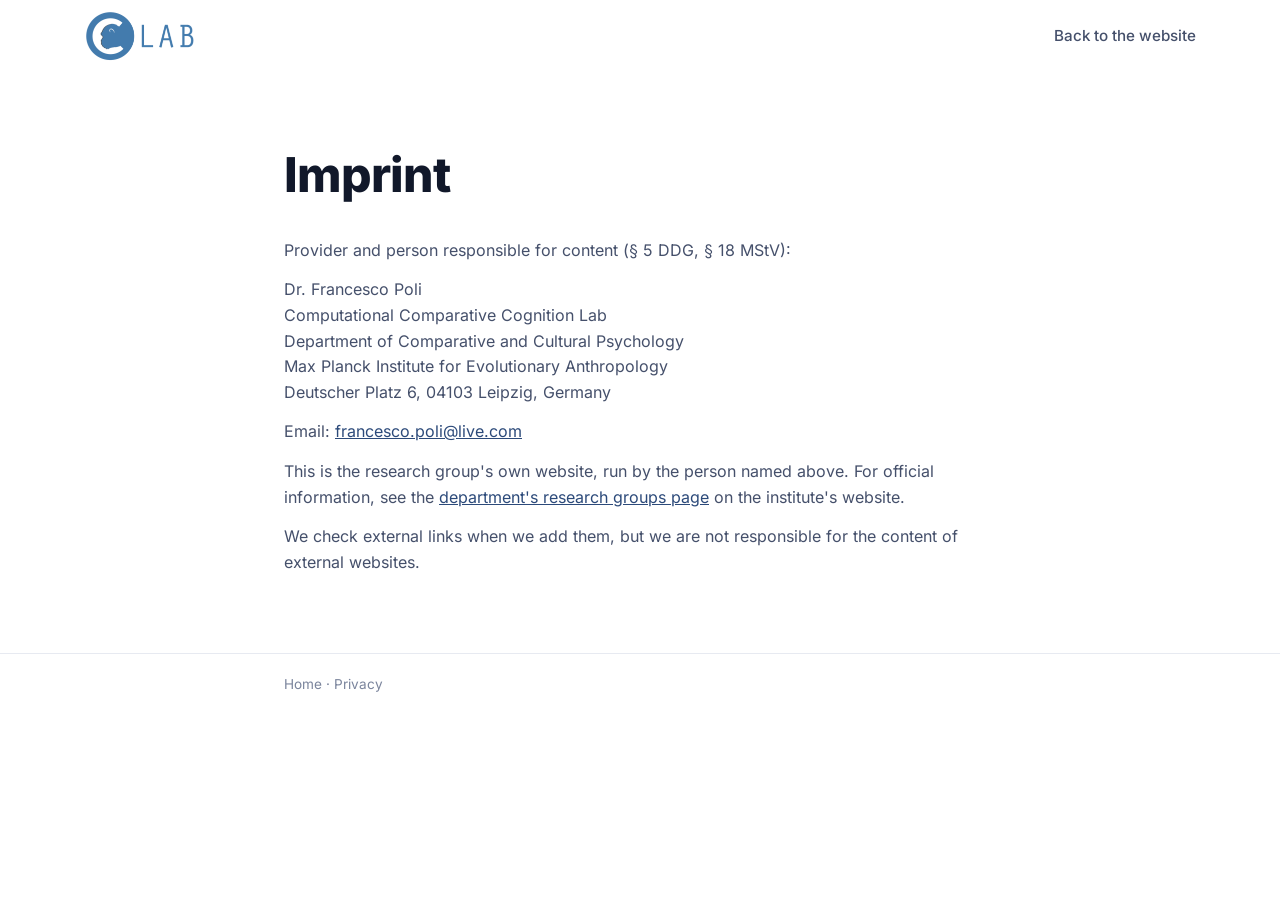
==== imprint.html @ a4407df7 "Initial publication of the CLAB website Co-Authored-By: Claude Opus 5.5 <noreply@anthropic.com>" ====
<!DOCTYPE html>
<html lang="en">
<head>
  <meta charset="UTF-8" />
  <meta name="viewport" content="width=device-width, initial-scale=1.0" />
  <title>Imprint · CLAB</title>
  <link rel="icon" type="image/png" href="CLAB_small.png" />
  <link rel="stylesheet" href="assets/css/styles.css?v=26" />
</head>
<body>
  <header class="site-header">
    <div class="container header-inner">
      <a href="index.html" class="brand"><img src="CLab_Logo2.png" alt="CLAB, Computational Comparative Cognition Lab" class="brand-logo" /></a>
      <a href="index.html" class="legal-back">Back to the website</a>
    </div>
  </header>

  <main class="section legal">
    <div class="container narrow">
      <h1>Imprint</h1>
      <p>Provider and person responsible for content (§ 5 DDG, § 18 MStV):</p>
      <p>
        Dr. Francesco Poli<br />
        Computational Comparative Cognition Lab<br />
        Department of Comparative and Cultural Psychology<br />
        Max Planck Institute for Evolutionary Anthropology<br />
        Deutscher Platz 6, 04103 Leipzig, Germany
      </p>
      <p>Email: <a href="mailto:francesco.poli@live.com">francesco.poli@live.com</a></p>
      <p>This is the research group's own website, run by the person named above. For official information, see the <a href="https://www.eva.mpg.de/comparative-cultural-psychology/research-groups/" target="_blank" rel="noopener">department's research groups page</a> on the institute's website.</p>
      <p>We check external links when we add them, but we are not responsible for the content of external websites.</p>
    </div>
  </main>

  <footer class="legal-foot">
    <div class="container narrow"><a href="index.html">Home</a> · <a href="privacy.html">Privacy</a></div>
  </footer>
</body>
</html>
---- assets/css/styles.css ----
/* ============================================================
   CLAB · Computational Comparative Cognition Lab
   ============================================================ */

/* Inter is self-hosted so no visitor data goes to Google Fonts (licence: assets/fonts/OFL.txt) */
@font-face {
  font-family: 'Inter'; font-style: normal; font-weight: 100 900; font-display: swap;
  src: url('../fonts/inter-latin-wght-normal.woff2') format('woff2');
  unicode-range: U+0000-00FF, U+0131, U+0152-0153, U+02BB-02BC, U+02C6, U+02DA, U+02DC, U+0304, U+0308, U+0329, U+2000-206F, U+20AC, U+2122, U+2191, U+2193, U+2212, U+2215, U+FEFF, U+FFFD;
}
@font-face {
  font-family: 'Inter'; font-style: normal; font-weight: 100 900; font-display: swap;
  src: url('../fonts/inter-latin-ext-wght-normal.woff2') format('woff2');
  unicode-range: U+0100-02BA, U+02BD-02C5, U+02C7-02CC, U+02CE-02D7, U+02DD-02FF, U+0304, U+0308, U+0329, U+1D00-1DBF, U+1E00-1E9F, U+1EF2-1EFF, U+2020, U+20A0-20AB, U+20AD-20C0, U+2113, U+2C60-2C7F, U+A720-A7FF;
}

:root {
  --ink: #11182a;
  --ink-soft: #45506b;
  --muted: #7a849c;
  --line: #e7eaf1;
  --bg: #ffffff;
  --bg-alt: #f5f7fb;
  --accent: #2c4a7a;
  --accent-bright: #3a6ea5;
  --radius: 16px;
  --maxw: 1160px;
  --header-h: 72px;
  --ease: cubic-bezier(.16, 1, .3, 1);
}

* { box-sizing: border-box; }

html { scroll-behavior: smooth; scroll-padding-top: var(--header-h); }

body {
  margin: 0;
  font-family: 'Inter', system-ui, sans-serif;
  color: var(--ink);
  background: var(--bg);
  line-height: 1.6;
  -webkit-font-smoothing: antialiased;
}

img { max-width: 100%; display: block; }
a { color: inherit; text-decoration: none; }

.container { width: 100%; max-width: var(--maxw); margin: 0 auto; padding: 0 24px; }
.narrow { max-width: 760px; }

/* ============ HEADER ============ */
.site-header {
  position: sticky; top: 0; z-index: 100;
  background: rgba(255,255,255,.85);
  backdrop-filter: saturate(180%) blur(12px);
  border-bottom: 1px solid transparent;
  transition: border-color .3s var(--ease), box-shadow .3s var(--ease);
}
.site-header.scrolled {
  border-bottom-color: var(--line);
  box-shadow: 0 4px 24px rgba(17,24,42,.04);
}
.header-inner {
  height: var(--header-h);
  display: flex; align-items: center; justify-content: space-between;
}
.brand { display: flex; align-items: center; gap: 10px; font-weight: 800; }
.brand-logo { height: 52px; width: auto; }

.main-nav { display: flex; align-items: center; gap: 28px; }
.main-nav > a {
  font-size: .95rem; font-weight: 500; color: var(--ink-soft);
  position: relative; transition: color .2s var(--ease);
}
.main-nav > a:hover { color: var(--ink); }
.main-nav > a::after {
  content: ""; position: absolute; left: 0; bottom: -6px; height: 2px; width: 0;
  background: var(--accent-bright); transition: width .25s var(--ease);
}
.main-nav > a:hover::after { width: 100%; }

.nav-cta {
  background: var(--accent); color: #fff !important;
  padding: 9px 18px; border-radius: 999px;
}
.nav-cta::after { display: none; }
.nav-cta:hover { background: var(--accent-bright); }

.lang-toggle { display: flex; gap: 2px; border: 1px solid var(--line); border-radius: 999px; padding: 2px; }
.lang-btn {
  border: 0; background: transparent; cursor: pointer;
  font: inherit; font-size: .8rem; font-weight: 600; color: var(--muted);
  padding: 4px 10px; border-radius: 999px; transition: .2s var(--ease);
}
.lang-btn.is-active { background: var(--ink); color: #fff; }

.nav-toggle {
  display: none; flex-direction: column; gap: 5px;
  background: none; border: 0; cursor: pointer; padding: 8px;
}
.nav-toggle span { width: 24px; height: 2px; background: var(--ink); transition: .3s var(--ease); }
.nav-toggle[aria-expanded="true"] span:nth-child(1) { transform: translateY(7px) rotate(45deg); }
.nav-toggle[aria-expanded="true"] span:nth-child(2) { opacity: 0; }
.nav-toggle[aria-expanded="true"] span:nth-child(3) { transform: translateY(-7px) rotate(-45deg); }

/* ============ HERO ============ */
.hero {
  position: relative; overflow: hidden;
  padding: clamp(27px, 4.7vw, 60px) 0 clamp(14px, 2.2vw, 28px);
  background:
    radial-gradient(1200px 600px at 80% -10%, rgba(58,110,165,.14), transparent 60%),
    radial-gradient(900px 500px at -10% 20%, rgba(44,74,122,.10), transparent 55%),
    var(--bg);
  text-align: center;
}
.hero-inner { position: relative; z-index: 2; }

.hero-logos {
  display: flex; align-items: center; justify-content: center; flex-wrap: wrap;
  gap: 28px 44px; margin: 0 0 34px;
}
.hero-logos img { height: 56px; width: auto; opacity: .9; }
.hero-logo-placeholder {
  display: inline-grid; place-items: center; height: 56px; padding: 0 22px;
  border: 1px dashed var(--line); border-radius: 10px;
  color: var(--muted); font-size: .8rem; font-weight: 600; text-align: center;
}

.hero-title {
  text-transform: uppercase; letter-spacing: .16em; font-weight: 800;
  font-size: clamp(1.5rem, 4.2vw, 3.1rem); line-height: 1.15;
  color: var(--accent-bright); margin: 0 0 22px;
}
.hero-tagline {
  margin: 0 auto 40px; font-size: clamp(1.05rem, 2.2vw, 1.35rem);
  color: var(--ink-soft); white-space: nowrap;
}
@media (max-width: 640px) {
  .hero-tagline { white-space: normal; max-width: 30ch; }
}
.scroll-prompt {
  display: inline-flex; flex-direction: column; align-items: center; gap: 8px;
  font-size: .9rem; font-weight: 600; color: var(--muted);
}
.scroll-arrow { font-size: 1.4rem; animation: bob 1.8s var(--ease) infinite; }
@keyframes bob { 0%,100% { transform: translateY(0); } 50% { transform: translateY(8px); } }

.hero-sticker {
  position: absolute; right: -40px; top: 50%; transform: translateY(-50%) rotate(-12deg);
  font-size: clamp(8rem, 22vw, 20rem); font-weight: 900; letter-spacing: -.04em;
  color: rgba(44,74,122,.05); z-index: 1; pointer-events: none; user-select: none;
}

/* ============ GENERIC SECTION ============ */
.section { padding: clamp(32px, 5vw, 65px) 0; }
.research, .news, .join { background: var(--bg-alt); }
.team, .resources { background: var(--bg); }

/* ============ WHERE TO FIND US (image footer: address + map + legal) ============ */
.findus { position: relative; overflow: hidden; background: var(--ink); }
.findus-bg { position: absolute; inset: 0; width: 100%; height: 100%; object-fit: cover; z-index: 0; }
.findus::after {
  content: ""; position: absolute; inset: 0; z-index: 1;
  background: linear-gradient(to bottom, rgba(17,24,42,.55), rgba(17,24,42,.35) 35%, rgba(17,24,42,.8));
}
.findus-content {
  position: relative; z-index: 2; max-width: var(--maxw); margin: 0 auto; color: #fff;
  padding: clamp(30px, 5vw, 60px) 24px clamp(20px, 3vw, 32px);
  display: flex; flex-direction: column; gap: clamp(22px, 4vw, 38px);
}
.findus-title {
  margin: 0; text-align: center; font-weight: 800; letter-spacing: -.02em;
  font-size: clamp(2rem, 4.5vw, 3.2rem); text-shadow: 0 2px 18px rgba(0,0,0,.35);
}
.findus-cols {
  display: flex; align-items: center; justify-content: space-between;
  gap: clamp(24px, 4vw, 56px); flex-wrap: wrap;
}
.findus-address { flex: 1 1 320px; text-shadow: 0 1px 12px rgba(0,0,0,.5); }
.findus-address p { margin: 0 0 16px; line-height: 1.6; font-size: clamp(.92rem, 1.3vw, 1.05rem); color: rgba(255,255,255,.92); }
.findus-address strong { display: inline-block; margin-bottom: 2px; font-size: clamp(1.05rem, 1.6vw, 1.3rem); font-weight: 800; color: #fff; }
.findus-bsky {
  display: inline-flex; align-items: center; justify-content: center; width: 46px; height: 46px;
  border-radius: 50%; background: rgba(255,255,255,.16); border: 1px solid rgba(255,255,255,.4); color: #fff;
  transition: background .25s var(--ease), transform .25s var(--ease);
}
.findus-bsky:hover { background: rgba(255,255,255,.32); transform: translateY(-2px); }
.findus-bsky svg { width: 22px; height: 22px; }
.findus-map {
  position: relative; flex: 0 0 auto; display: block;
  width: clamp(260px, 34vw, 400px); height: clamp(190px, 22vw, 250px);
  border-radius: 14px; overflow: hidden; border: 3px solid #fff; box-shadow: 0 16px 40px rgba(17,24,42,.4);
}
.findus-map { background: var(--bg-alt); }
.findus-map iframe { position: absolute; inset: 0; width: 100%; height: 100%; border: 0; }
.map-consent {
  position: absolute; inset: 0; padding: 14px 18px 56px;
  display: flex; flex-direction: column; align-items: center; justify-content: center; gap: 10px;
  text-align: center; color: var(--ink-soft);
}
.map-consent[hidden] { display: none; }
.map-consent p { margin: 0; max-width: 300px; font-size: .78rem; line-height: 1.4; }
.map-consent a { color: var(--accent); text-decoration: underline; }
.map-load {
  border: 0; cursor: pointer; font: inherit; font-weight: 600; font-size: .92rem;
  padding: 9px 22px; border-radius: 999px; background: var(--ink); color: #fff;
  transition: background .25s var(--ease);
}
.map-load:hover { background: var(--accent-bright); }
.findus-cta {
  position: absolute; right: 10px; bottom: 10px;
  display: inline-flex; align-items: center; gap: 8px;
  padding: 8px 13px; border-radius: 999px;
  background: var(--accent); color: #fff; font-weight: 600; font-size: .82rem;
  box-shadow: 0 6px 18px rgba(17,24,42,.3); transition: background .25s var(--ease);
}
.findus-cta:hover { background: var(--accent-bright); }
.findus-legal {
  display: flex; justify-content: space-between; flex-wrap: wrap; gap: 8px;
  padding-top: 16px; border-top: 1px solid rgba(255,255,255,.22);
  font-size: .82rem; color: rgba(255,255,255,.8);
}
.findus-legal a { color: rgba(255,255,255,.8); }
.findus-legal a:hover { color: #fff; text-decoration: underline; }
@media (max-width: 700px) {
  .findus-cols { flex-direction: column; align-items: stretch; }
  .findus-map { width: 100%; height: clamp(180px, 50vw, 240px); }
}

.section-title {
  font-size: clamp(1.9rem, 4vw, 3rem); font-weight: 800; letter-spacing: -.02em;
  margin: 0 0 14px;
}
.section-sub { font-size: 1.1rem; color: var(--muted); margin: 0; }
.section-head { margin-bottom: 56px; }
.lead { font-size: clamp(1.1rem, 2vw, 1.4rem); color: var(--ink-soft); }
.muted { color: var(--muted); font-weight: 600; }

/* ============ RESEARCH DECK (What / Where / How accordion) ============ */
.research { padding-top: clamp(18px, 2.8vw, 34px); } /* tighter gap below the hero arrow */
.research .section-head { margin-bottom: 39px; } /* ~30% tighter than default */
/* Captionless sections: pull content up right under the title */
.team .section-head, .news .section-head { margin-bottom: 16px; }
.team .section-title, .news .section-title { margin-bottom: 0; }
.research-deck {
  --pad-x: clamp(20px, 3vw, 40px);     /* shared left/right padding        */
  --pad-top: clamp(56px, 6vw, 74px);   /* room reserved for the top label  */
  display: flex; align-items: stretch; gap: 12px; margin-top: 4px;
}
.deck-card {
  position: relative; flex: 1 1 0; min-width: clamp(116px, 12vw, 150px); overflow: hidden;
  border-radius: var(--radius); background: var(--bg);
  outline: none; cursor: pointer;
  transition: flex-grow .5s var(--ease), background .3s var(--ease);
}
/* Default sizing: "What" is open, the other two are collapsed tabs */
.deck-what { flex-grow: 11; }
.deck-where, .deck-how { flex-grow: 1; }

/* Title: horizontal, centred in the top band of every card, always visible */
.deck-label {
  position: absolute; top: 0; left: 0; right: 0; height: var(--pad-top);
  display: flex; align-items: center; justify-content: center;
  font-size: clamp(1.35rem, 2.2vw, 2.1rem); font-weight: 800; letter-spacing: .01em;
  color: var(--ink); white-space: nowrap; z-index: 2; pointer-events: none;
  transition: color .3s var(--ease);
}
.deck-card:hover > .deck-label, .deck-card:focus-visible > .deck-label { color: var(--accent-bright); }

/* The body fills the whole card so the coloured panel reaches every edge */
.deck-body { display: flex; align-items: stretch; height: 100%; opacity: 1; transition: opacity .35s var(--ease) .12s; }
.deck-body > .deck-inner, .deck-body > .theme-stage, .deck-body > .where-stage { width: 100%; }
.deck-inner {
  display: flex; flex-direction: column; justify-content: center;
  padding: var(--pad-top) var(--pad-x) clamp(16px, 2vw, 22px);
}
.deck-p { margin: 0; max-width: 560px; color: var(--ink-soft); font-size: clamp(1rem, 1.6vw, 1.15rem); line-height: 1.55; }

/* Default: only "What" is open. The Where/How bodies are taken out of flow so
   their (narrow, wrapping) text never stretches the deck taller than the C. */
.deck-where > .deck-body, .deck-how > .deck-body {
  position: absolute; inset: 0; opacity: 0; pointer-events: none;
}

/* Hover / focus: the active card opens, the others collapse (labels stay) */
.research-deck:is(:hover, :focus-within) .deck-card { flex-grow: 1; }
.research-deck:is(:hover, :focus-within) .deck-card:is(:hover, :focus-within) { flex-grow: 11; }
.research-deck:is(:hover, :focus-within) .deck-card > .deck-body { opacity: 0; pointer-events: none; }
.research-deck:is(:hover, :focus-within) .deck-card:is(:hover, :focus-within) > .deck-body { opacity: 1; pointer-events: auto; }

/* ---- Cues that the deck is explorable ---- */
/* Faded image peek behind the collapsed Where / How tabs */
.deck-where::before, .deck-how::before {
  content: ""; position: absolute; inset: 0; z-index: 0;
  background-size: cover; background-position: center;
  opacity: .24; transition: opacity .45s var(--ease);
}
.deck-where::before { background-image: url('../../globe.png'); }
.deck-how::before { background-image: url('../../brain.jpg'); }
.deck-where:hover::before, .deck-where:focus-within::before,
.deck-how:hover::before, .deck-how:focus-within::before { opacity: 0; }

/* Light pulsing glow on undiscovered interactive parts (the C arcs + Where elements) */
@keyframes cue-glow {
  0%, 100% { filter: grayscale(1) drop-shadow(0 0 2px rgba(255, 190, 60, .45)); }
  50%      { filter: grayscale(1) drop-shadow(0 0 11px rgba(255, 190, 60, .95)); }
}

/* Hint that the C is interactive (until a colour is hovered) */
.theme-panel { position: relative; }
.theme-stage:not(.has-active) .theme-panel::before {
  content: "Click on objects to explore";
  position: absolute; inset: 0; display: flex; align-items: center;
  color: var(--muted); font-weight: 700; font-size: clamp(1rem, 1.7vw, 1.25rem); letter-spacing: .01em;
}
@media (prefers-reduced-motion: reduce) {
  .c-seg:not(.is-revealed), .where-layer:not(.is-revealed) { animation: none !important; }
}

/* ============ RESEARCH THEMES (the interactive "C") ============ */
.theme-stage {
  position: relative; display: flex; align-items: center; gap: 48px; height: 100%;
  padding: var(--pad-top) var(--pad-x) clamp(16px, 2vw, 22px);
  background: var(--bg); transition: background .45s var(--ease);
}

/* The divided C */
.c-art { flex: none; width: clamp(220px, 30vw, 360px); }
.c-art svg { width: 100%; height: auto; display: block; overflow: visible; }
.c-seg {
  cursor: pointer; transform-origin: 200px 200px; transition: filter .4s var(--ease);
}
.c-seg:not(.is-revealed) { filter: grayscale(1); animation: cue-glow 1.9s ease-in-out infinite; }
.c-seg.is-revealed { filter: none; }                                  /* discovered: stays coloured */
.c-seg.is-active { filter: drop-shadow(0 0 7px var(--c-color)); }     /* currently hovered */

/* Text panel: nothing shown until a sector is hovered/focused */
.theme-panel { position: relative; flex: 1; min-width: 0; min-height: 168px; }
.theme-text {
  position: absolute; inset: 0; display: flex; flex-direction: column; justify-content: center;
  opacity: 0; transform: translateY(12px); pointer-events: none;
  transition: opacity .4s var(--ease), transform .4s var(--ease);
}
.theme-text.is-active { opacity: 1; transform: none; }
.theme-text h3 { margin: 0 0 12px; font-size: clamp(1.7rem, 3.2vw, 2.6rem); font-weight: 800; letter-spacing: -.02em; }
.theme-text p { margin: 0; max-width: 560px; font-size: clamp(1rem, 1.6vw, 1.15rem); line-height: 1.55; color: var(--ink-soft); }
.theme-text--curiosity h3  { color: #1f9aa6; }
.theme-text--creativity h3 { color: #d98a2b; }
.theme-text--complexity h3 { color: #9b72cf; }

/* ============ WHERE (layered globe / chimp / baby) ============ */
.where-stage {
  position: relative; display: flex; align-items: center; gap: 48px; height: 100%;
  padding: var(--pad-top) var(--pad-x) clamp(16px, 2vw, 22px);
}
.where-art {
  position: relative; flex: none; width: clamp(220px, 30vw, 360px); aspect-ratio: 827 / 800;
}
.where-layer {
  position: absolute; inset: 0; width: 100%; height: 100%; object-fit: contain;
  pointer-events: none; transition: filter .3s var(--ease), opacity .3s var(--ease);
}
.where-globe { --halo: #3a6ea5; }
.where-chimp { --halo: #c77d3a; }
.where-baby  { --halo: #cf6f8a; }

/* Transparent, roughly-shaped hover targets */
.where-hot {
  position: absolute; left: var(--x); top: var(--y); width: var(--w); height: var(--h);
  transform: translate(-50%, -50%);
  margin: 0; padding: 0; border: 0; background: transparent;
  border-radius: 50%; cursor: pointer; outline: none;
}

/* Grey + light pulse until discovered, then stays coloured; active gets a halo */
.where-layer:not(.is-revealed) { filter: grayscale(1); animation: cue-glow 1.9s ease-in-out infinite; }
.where-layer.is-revealed { filter: none; }
.where-layer.is-active {
  filter: drop-shadow(0 0 5px var(--halo)) drop-shadow(0 0 13px var(--halo));
}

/* Description panel (hidden until an element is hovered) */
.where-panel { position: relative; flex: 1; min-width: 0; min-height: 168px; }
.where-text {
  position: absolute; inset: 0; display: flex; flex-direction: column; justify-content: center;
  opacity: 0; transform: translateY(12px); pointer-events: none;
  transition: opacity .4s var(--ease), transform .4s var(--ease);
}
.where-text.is-active { opacity: 1; transform: none; }
.where-text h3 { margin: 0 0 12px; font-size: clamp(1.2rem, 1.85vw, 1.75rem); font-weight: 800; letter-spacing: -.01em; }
.where-text p { margin: 0; max-width: 560px; font-size: clamp(1rem, 1.6vw, 1.15rem); line-height: 1.55; color: var(--ink-soft); }
.where-text--globe h3 { color: #3a6ea5; }
.where-text--chimp h3 { color: #c77d3a; }
.where-text--baby  h3 { color: #cf6f8a; }

/* ============ HOW (stacked images with hover captions) ============ */
.how-stack {
  position: absolute; inset: 0;
  padding: var(--pad-top) 0 0;            /* leave the top band for the label */
  display: flex; flex-direction: column; gap: 6px;
}
.how-tile {
  position: relative; flex: 1; margin: 0; overflow: hidden; cursor: pointer; outline: none;
}
.how-tile img {
  width: 100%; height: 100%; object-fit: cover; display: block;
  filter: grayscale(1);
  transition: transform .5s var(--ease), filter .4s var(--ease);
}
.how-tile.is-revealed img { filter: none; }   /* stays coloured once explored */
.how-cap {
  position: absolute; inset: 0; margin: 0;
  display: flex; align-items: center; justify-content: center; padding: 14px clamp(20px, 4vw, 56px);
  background: rgba(17, 24, 42, .58);
  opacity: 0; transition: opacity .3s var(--ease);
}
.how-cap p {
  margin: 0; max-width: 820px; text-align: center; color: #fff; font-weight: 600;
  font-size: clamp(.95rem, 1.5vw, 1.2rem); line-height: 1.45;
}
.how-tile.is-active .how-cap { opacity: 1; }
.how-tile.is-active img { transform: scale(1.04); }

/* ============ NEWS CARDS (horizontal scroller: newest left, oldest right) ============ */
.news-scroller { position: relative; }
.card-grid {
  display: flex; gap: 24px; overflow-x: auto; overscroll-behavior-x: contain;
  scroll-snap-type: x proximity; scroll-behavior: smooth;
  padding: 4px 2px 16px;
  scrollbar-width: thin; scrollbar-color: var(--line) transparent;
}
.card-grid::-webkit-scrollbar { height: 8px; }
.card-grid::-webkit-scrollbar-thumb { background: var(--line); border-radius: 99px; }
.news-card {
  flex: 0 0 clamp(238px, 26vw, 288px); scroll-snap-align: start;
  display: flex; flex-direction: column; text-decoration: none; color: inherit;
  background: var(--bg); border: 1px solid var(--line); border-radius: var(--radius);
  overflow: hidden; transition: transform .3s var(--ease), box-shadow .3s var(--ease);
}
.news-arrow {
  position: absolute; top: 36%; transform: translateY(-50%); z-index: 3;
  width: 44px; height: 44px; border-radius: 50%; border: 1px solid var(--line);
  background: rgba(255,255,255,.96); color: var(--ink); cursor: pointer;
  display: grid; place-items: center; font-size: 1.6rem; line-height: 1; padding-bottom: 3px;
  box-shadow: 0 8px 22px rgba(17,24,42,.16); transition: background .2s var(--ease), color .2s var(--ease);
}
.news-arrow:hover { background: #fff; color: var(--accent-bright); }
.news-arrow--prev { left: -10px; }
.news-arrow--next { right: -10px; }
.news-arrow[hidden] { display: none; }
.news-card:hover { transform: translateY(-6px); box-shadow: 0 20px 50px rgba(17,24,42,.12); }
.news-media { position: relative; aspect-ratio: 16/10; overflow: hidden; }
.news-media img { width: 100%; height: 100%; object-fit: cover; }
.play-btn {
  position: absolute; inset: 0; margin: auto; pointer-events: none;
  width: 56px; height: 56px; border-radius: 50%;
  background: rgba(255,255,255,.92); color: var(--accent); font-size: 1rem;
  display: grid; place-items: center; transition: transform .25s var(--ease);
}
.news-card:hover .play-btn { transform: scale(1.12); background: #fff; }
.news-media--light { border-bottom: 1px solid var(--line); } /* separates white images from the card text */
.card-text { padding: 18px 20px 22px; display: flex; flex-direction: column; gap: 8px; flex: 1; }
.card-tag {
  display: inline-block; width: max-content; font-size: .72rem; font-weight: 700; text-transform: uppercase;
  letter-spacing: .1em; color: var(--accent-bright);
}
.card-text h3 { font-size: 1.05rem; margin: 0; line-height: 1.35; }

/* ============ TEAM (fixed-size cards, max 4 per row, info revealed on hover) ============ */
.people-grid {
  --cols: 4; --gap: 12px;
  display: flex; flex-wrap: wrap; justify-content: center; gap: var(--gap);
}
@media (max-width: 1023px) { .people-grid { --cols: 2; } } /* 4 cards get too narrow for the bio */
.person {
  position: relative; margin: 0; min-width: 0; height: 380px;
  flex: 0 0 calc((100% - (var(--cols) - 1) * var(--gap)) / var(--cols));
  border-radius: var(--radius); overflow: hidden; cursor: pointer; outline: none;
}
.person-photo {
  position: absolute; inset: 0; width: 100%; height: 100%; object-fit: cover;
  transition: filter .35s var(--ease);
}
.person-info {
  position: absolute; left: 0; right: 0; bottom: 0; padding: 18px;
  color: #fff;
  background: linear-gradient(to top, rgba(17,24,42,.92) 12%, rgba(17,24,42,.55) 55%, rgba(17,24,42,0));
}
.person-name strong { display: block; font-size: 1.1rem; line-height: 1.2; white-space: nowrap; }
.person-name span { font-size: .85rem; opacity: .82; white-space: nowrap; }
.person-bio {
  margin: 0; max-width: 360px;
  font-size: .92rem; line-height: 1.5; color: #e7ecf5;
  opacity: 0; max-height: 0; transform: translateY(6px);
  transition: opacity .35s var(--ease) .08s, max-height .5s var(--ease), transform .35s var(--ease), margin-top .4s var(--ease);
}
/* Reveal on hover / keyboard focus: the card keeps its size, the photo darkens behind the text */
.person:has(.person-bio):hover .person-photo, .person:has(.person-bio):focus-visible .person-photo { filter: brightness(.5); }
.person:hover .person-bio,
.person:focus-visible .person-bio {
  opacity: 1; max-height: 200px; transform: none; margin-top: 12px;
}

/* PI Bluesky + website button + email (revealed with the bio) */
.person-actions, .person-email {
  opacity: 0; max-height: 0; overflow: hidden; transform: translateY(6px);
  transition: opacity .35s var(--ease), max-height .5s var(--ease), transform .35s var(--ease), margin-top .4s var(--ease);
}
.person-actions { display: flex; flex-wrap: wrap; align-items: center; gap: 8px 10px; }
.person-link {
  display: inline-flex; align-items: center; gap: 8px; width: max-content;
  height: 38px; padding: 0 13px; border-radius: 999px; white-space: nowrap;
  background: rgba(255,255,255,.16); border: 1px solid rgba(255,255,255,.4);
  color: #fff; font-weight: 600; font-size: .85rem; text-decoration: none;
  transition: background .25s var(--ease);
}
.person-link:hover { background: rgba(255,255,255,.3); }
.person-bsky {
  flex: none; width: 38px; height: 38px;
  display: inline-flex; align-items: center; justify-content: center;
  border-radius: 50%; background: rgba(255,255,255,.16); border: 1px solid rgba(255,255,255,.4);
  color: #fff; text-decoration: none; transition: background .25s var(--ease);
}
.person-bsky:hover { background: rgba(255,255,255,.3); }
.person-bsky svg { width: 20px; height: 20px; }
.arrow-x { display: inline-block; animation: bob-x 1.4s var(--ease) infinite; }
@keyframes bob-x { 0%, 100% { transform: translateX(0); } 50% { transform: translateX(6px); } }
.person-email { display: block; color: #dbe6f3; font-size: .85rem; }
.person-email:hover { color: #fff; text-decoration: underline; }

.person:hover .person-actions, .person:focus-visible .person-actions {
  opacity: 1; max-height: 90px; transform: none; margin-top: 14px;
}
.person:hover .person-email, .person:focus-visible .person-email {
  opacity: 1; max-height: 30px; transform: none; margin-top: 10px;
}
@media (prefers-reduced-motion: reduce) { .arrow-x { animation: none; } }

/* Dim siblings of the hovered card for focus */
.people-grid:has(.person:hover) .person:not(:hover) { filter: saturate(.8) brightness(.94); }

/* ============ RESOURCES (floating circles) ============ */
.res-deck {
  --res-h: clamp(180px, 22vw, 250px);          /* default circle size (4 fit in a row) */
  --res-exp: clamp(340px, 36vw, 420px);         /* the panel size when one is expanded  */
  display: flex; align-items: center; justify-content: center;
  gap: clamp(12px, 2vw, 24px);
  min-height: var(--res-exp);                   /* fixed height: no vertical jump on hover */
}
.res-circle {
  position: relative; flex: 0 0 auto; min-width: 0;
  width: var(--res-h); height: var(--res-h); border-radius: 50%;
  display: grid; place-items: center; overflow: hidden; cursor: pointer; outline: none;
  color: #fff; text-align: center;
  box-shadow: 0 16px 36px rgba(17, 24, 42, .14);
  animation: res-float 5s var(--ease) infinite;
  transition: width .5s var(--ease), height .5s var(--ease),
              flex-grow .5s var(--ease), border-radius .5s var(--ease);
}
.res-methods  { background: linear-gradient(150deg, #1f9aa6, #18808a); animation-delay: 0s;    }
.res-readings { background: linear-gradient(150deg, #3a6ea5, #2c4a7a); animation-delay: -1.2s; }
.res-values   { background: linear-gradient(150deg, #9b72cf, #7d57b8); animation-delay: -2.4s; }
.res-collabs  { background: linear-gradient(150deg, #d98a2b, #bd7320); animation-delay: -3.6s; }

@keyframes res-float { 0%, 100% { transform: translateY(0); } 50% { transform: translateY(-12px); } }

.res-inner { padding: clamp(14px, 1.8vw, 24px) clamp(16px, 2.4vw, 34px); width: 100%; min-width: 0; max-width: 640px; }
.res-methods .res-inner, .res-values .res-inner { max-width: 840px; }
.res-title {
  margin: 0; font-weight: 800; letter-spacing: -.01em; line-height: 1.15;
  font-size: clamp(1.5rem, 2.6vw, 2.2rem); transition: font-size .4s var(--ease);
}
.res-body {
  opacity: 0; max-height: 0; margin-top: 0; overflow: hidden;
  font-size: clamp(.95rem, 1.4vw, 1.1rem); line-height: 1.55; color: rgba(255,255,255,.92);
  transition: opacity .4s var(--ease) .1s, max-height .5s var(--ease), margin-top .4s var(--ease);
}
.res-body p { margin: 0; }

/* The four main circles open on CLICK (.is-open), not hover; leaving resets.
   Stop floating once one is open. */
.res-deck.has-open .res-circle { animation-play-state: paused; }

.res-deck.has-open .res-circle {
  width: clamp(64px, 7.5vw, 92px); height: clamp(64px, 7.5vw, 92px);
}
.res-deck.has-open .res-circle:not(.is-open) .res-title {
  font-size: clamp(.62rem, 1vw, .8rem);
}
.res-deck.has-open .res-circle:not(.is-open) .res-inner {
  padding: 8px; max-width: none;   /* small padding so the label stays centred when shrunk */
}
.res-deck.has-open .res-circle.is-open {
  flex: 1 1 auto; width: auto; height: var(--res-exp); border-radius: 32px;
}
.res-deck.has-open .res-circle.is-open .res-title { font-size: clamp(1.5rem, 2.6vw, 2.2rem); }
.res-deck.has-open .res-circle.is-open .res-body {
  opacity: 1; max-height: 360px; margin-top: 14px;
}
/* Titles stay anchored at the top of the panel */
.res-methods.is-open .res-inner,
.res-values.is-open .res-inner { align-self: start; }
/* Methods: tagline stays right under the title; drop only the logos lower */
.res-methods.is-open .methods-row { margin-top: clamp(34px, 5vw, 60px); }
/* Values: keep the title at the top; drop the bubbles (and text) lower */
.res-values.is-open .values-row { margin-top: clamp(34px, 5vw, 58px); }

/* "Our Values": three value circles; hovering one shows its text below */
.values-row { display: flex; gap: clamp(12px, 2vw, 26px); justify-content: center; align-items: center; margin-bottom: 14px; }
.value-bubble {
  border: 0; cursor: pointer; font: inherit; padding: 6px;
  display: grid; place-items: center; text-align: center;
  width: clamp(66px, 7.5vw, 92px); aspect-ratio: 1; border-radius: 50%;
  background: #fff; color: #7d57b8; font-weight: 800; line-height: 1.1;
  font-size: clamp(.64rem, .98vw, .8rem); box-shadow: 0 6px 16px rgba(17, 24, 42, .18);
  transition: transform .25s var(--ease), box-shadow .25s var(--ease);
}
.value-bubble:hover, .value-bubble:focus-visible, .value-bubble.is-active {
  transform: translateY(-3px) scale(1.07);
  box-shadow: 0 0 0 4px rgba(255, 255, 255, .55), 0 12px 24px rgba(17, 24, 42, .26);
}
.value-detail { display: grid; max-width: 760px; margin: 0 auto; }
.value-text {
  grid-area: 1 / 1; margin: 0; text-align: center;
  color: rgba(255, 255, 255, .96); font-size: clamp(.82rem, 1.05vw, .95rem); line-height: 1.5;
  opacity: 0; pointer-events: none; transition: opacity .3s var(--ease);
}
.value-text.is-active { opacity: 1; pointer-events: auto; }
.value-link {
  display: block; width: fit-content; margin: 14px auto 0;
  padding: 8px 16px; border-radius: 999px;
  background: rgba(255, 255, 255, .18); border: 1px solid rgba(255, 255, 255, .45);
  color: #fff; font-weight: 600; font-size: .85rem; text-decoration: none;
  transition: background .25s var(--ease);
}
.value-link:hover { background: rgba(255, 255, 255, .32); }

/* "Collabs": floating collaborator avatars linking to Google Scholar */
.collabs-row {
  display: flex; flex-wrap: wrap; justify-content: center;
  gap: clamp(10px, 1.5vw, 16px) clamp(10px, 1.6vw, 20px);
  max-width: 580px; margin: clamp(14px, 2.6vw, 26px) auto 0;
}
.collab {
  display: flex; flex-direction: column; align-items: center; gap: 8px;
  width: clamp(68px, 7.4vw, 92px); color: #fff; text-decoration: none;
}
.collab-photo {
  width: 100%; aspect-ratio: 1; border-radius: 50%; overflow: hidden; background: #fff;
  box-shadow: 0 8px 18px rgba(17, 24, 42, .2);
  animation: res-float 5s var(--ease) infinite;
  transition: transform .25s var(--ease), box-shadow .25s var(--ease);
}
.collab-photo img { width: 100%; height: 100%; object-fit: cover; display: block; }
.collab-name { font-size: clamp(.68rem, .92vw, .8rem); font-weight: 600; line-height: 1.2; text-align: center; }
.collab:hover .collab-photo, .collab:focus-visible .collab-photo {
  animation-play-state: paused; transform: translateY(-5px);
  box-shadow: 0 0 0 4px rgba(255, 255, 255, .6), 0 14px 28px rgba(17, 24, 42, .28);
}
.collab:hover .collab-name, .collab:focus-visible .collab-name { text-decoration: underline; }
.collab:nth-child(2) .collab-photo { animation-delay: -.6s; }
.collab:nth-child(3) .collab-photo { animation-delay: -1.2s; }
.collab:nth-child(4) .collab-photo { animation-delay: -1.8s; }
.collab:nth-child(5) .collab-photo { animation-delay: -2.4s; }
.collab:nth-child(6) .collab-photo { animation-delay: -3s; }
.collab:nth-child(7) .collab-photo { animation-delay: -3.6s; }
.collab:nth-child(8) .collab-photo { animation-delay: -4.2s; }
.collab:nth-child(9) .collab-photo { animation-delay: -4.8s; }
.collab:nth-child(10) .collab-photo { animation-delay: -2.1s; }
@media (prefers-reduced-motion: reduce) { .collab-photo { animation: none; } }
.vt-name { display: none; }

/* "Suggested Readings": a linked reading list */
.readings-list {
  list-style: none; margin: 0 auto; padding: 0; max-width: 720px;
  display: grid; gap: clamp(8px, 1.2vw, 12px); text-align: left;
}
.readings-list a {
  display: block; color: #fff; text-decoration: none; line-height: 1.4;
  font-size: clamp(.86rem, 1.15vw, 1rem);
  padding: 11px 16px; border-radius: 12px;
  background: rgba(255, 255, 255, .1); border: 1px solid rgba(255, 255, 255, .2);
  transition: background .2s var(--ease), transform .2s var(--ease);
}
.readings-list a:hover, .readings-list a:focus-visible { background: rgba(255, 255, 255, .22); transform: translateY(-2px); }
.reading-cite { font-weight: 800; }

/* "Methods": tagline + three linked resource badges */
.methods-tagline {
  margin: 0 0 24px; color: #fff; font-weight: 600;
  font-size: clamp(.98rem, 1.5vw, 1.18rem); line-height: 1.4;
}
.methods-row { display: flex; gap: clamp(14px, 2.4vw, 30px); justify-content: center; align-items: flex-start; }
.method-item {
  flex: 1 1 0; min-width: 0; display: flex; flex-direction: column; align-items: center; gap: 9px;
  color: #fff; text-align: center;
}
.method-logo {
  width: clamp(82px, 10vw, 112px); height: clamp(82px, 10vw, 112px); object-fit: contain;
  transition: transform .25s var(--ease), filter .25s var(--ease);
}
.method-item:hover .method-logo, .method-item:focus-visible .method-logo {
  transform: translateY(-5px);
  filter: drop-shadow(0 0 6px rgba(255, 255, 255, .95)) drop-shadow(0 0 16px rgba(255, 255, 255, .7));
}
.method-name { font-weight: 800; font-size: clamp(.85rem, 1.15vw, 1rem); }
.method-item:hover .method-name, .method-item:focus-visible .method-name { text-decoration: underline; }
.method-desc { margin: 0; font-size: clamp(.7rem, .95vw, .82rem); line-height: 1.35; color: rgba(255, 255, 255, .9); }

@media (prefers-reduced-motion: reduce) { .res-circle { animation: none; } }

/* Touch / small screens: stack as open cards (no hover) */
@media (max-width: 760px) {
  .res-deck { flex-direction: column; gap: 14px; min-height: 0; }
  .res-circle,
  .res-deck.has-open .res-circle,
  .res-deck.has-open .res-circle.is-open {
    width: 100%; height: auto; border-radius: 18px; flex: none; animation: none;
  }
  .res-inner { max-width: none; padding: 22px 24px; }
  .res-title,
  .res-deck.has-open .res-circle .res-title { font-size: 1.4rem; }
  .res-body,
  .res-deck.has-open .res-circle.is-open .res-body {
    opacity: 1; max-height: none; margin-top: 10px;
  }
  /* Values: no hover toggle on touch, show all three with their names */
  .values-row { display: none; }
  .value-detail { min-height: 0; }
  .value-text { position: static; opacity: 1; text-align: left; margin-bottom: 14px; }
  .value-text:last-child { margin-bottom: 0; }
  .vt-name { display: block; font-weight: 800; margin-bottom: 4px; }
}

/* ============ JOIN ============ */
.join { text-align: center; }
.join-actions { display: flex; gap: 14px; justify-content: center; margin-top: 32px; flex-wrap: wrap; }
.btn {
  display: inline-block; padding: 14px 30px; border-radius: 999px;
  font-weight: 600; font-size: 1rem; font-family: inherit; line-height: 1.2;
  cursor: pointer; text-decoration: none; transition: .25s var(--ease);
}
.btn-primary { background: var(--accent); color: #fff; border: 1px solid var(--accent); }
.btn-primary:hover { background: var(--accent-bright); border-color: var(--accent-bright); transform: translateY(-2px); }
.btn-ghost { border: 1px solid var(--line); color: var(--ink); background: #fff; }
.btn-ghost:hover { border-color: var(--accent-bright); color: var(--accent-bright); }

/* Open-positions popup */
.positions-dialog { border: 0; padding: 0; background: transparent; max-width: 460px; width: calc(100% - 40px); }
.positions-dialog::backdrop { background: rgba(17, 24, 42, .5); backdrop-filter: blur(2px); }
.positions-dialog[open] { animation: dialog-in .25s var(--ease); }
@keyframes dialog-in { from { opacity: 0; transform: translateY(12px); } to { opacity: 1; transform: none; } }
.dialog-inner {
  position: relative; background: var(--bg); color: var(--ink); border-radius: var(--radius);
  padding: clamp(30px, 4vw, 42px); text-align: center; box-shadow: 0 30px 80px rgba(17, 24, 42, .35);
}
.dialog-inner p { margin: 0 0 24px; font-size: 1.05rem; line-height: 1.55; color: var(--ink-soft); }
.dialog-close {
  position: absolute; top: 8px; right: 14px; border: 0; background: none; cursor: pointer;
  font-size: 1.7rem; line-height: 1; color: var(--muted); transition: color .2s var(--ease);
}
.dialog-close:hover { color: var(--ink); }

/* ============ IMPRINT / PRIVACY PAGES ============ */
.legal-back { font-size: .95rem; font-weight: 500; color: var(--ink-soft); }
.legal-back:hover { color: var(--ink); }
.legal h1 { font-size: clamp(1.9rem, 4vw, 3rem); font-weight: 800; letter-spacing: -.02em; margin: 0 0 24px; }
.legal h2 { font-size: 1.1rem; font-weight: 700; margin: 28px 0 6px; }
.legal p { margin: 0 0 14px; color: var(--ink-soft); }
.legal a { color: var(--accent); text-decoration: underline; }
.legal-foot { padding: 20px 0 32px; border-top: 1px solid var(--line); font-size: .85rem; color: var(--muted); }
.legal-foot a { color: var(--muted); }
.legal-foot a:hover { color: var(--ink); text-decoration: underline; }

/* ============ SCROLL REVEAL ============ */
.reveal { opacity: 0; transform: translateY(28px); transition: opacity .7s var(--ease), transform .7s var(--ease); }
.reveal.in-view { opacity: 1; transform: none; }
@media (prefers-reduced-motion: reduce) {
  .reveal { opacity: 1; transform: none; transition: none; }
  .scroll-arrow { animation: none; }
  html { scroll-behavior: auto; }
}

/* ============ RESPONSIVE ============ */
@media (max-width: 900px) {
  .card-grid { grid-template-columns: 1fr; }
  .logo-grid { grid-template-columns: repeat(3, 1fr); }
}

@media (max-width: 760px) {
  /* Deck stops being an accordion: stack the three cards, all open */
  .research-deck { flex-direction: column; }
  .deck-card { flex: none; }
  .deck-body { opacity: 1 !important; pointer-events: auto !important; }
  /* No collapsed state on mobile, so drop the explore cues */
  .deck-where::before, .deck-how::before, .deck-where::after, .deck-how::after { display: none; }
  .theme-stage:not(.has-active) .theme-panel::before { display: none; }
}

@media (max-width: 680px) {
  .theme-stage { flex-direction: column; gap: 18px; text-align: center; }
  .c-art { width: clamp(180px, 56vw, 260px); }
  .theme-panel { min-height: 132px; width: 100%; }
  .theme-text { align-items: center; }
}

/* Team grid → stacked cards (no hover on touch) */
@media (max-width: 720px) {
  .people-grid { flex-direction: column; flex-wrap: nowrap; gap: 14px; }
  .person {
    flex: none; height: auto; min-width: 0; flex-direction: row; align-items: stretch;
    border: 1px solid var(--line);
  }
  .person-photo { position: relative; inset: auto; width: 116px; min-width: 116px; height: auto; }
  .person:has(.person-bio):hover .person-photo, .person:has(.person-bio):focus-visible .person-photo { filter: none; }
  .person:hover .person-bio, .person:focus-visible .person-bio { margin-top: 8px; }
  .person:hover .person-actions, .person:focus-visible .person-actions { margin-top: 12px; }
  .person-info {
    position: static; color: var(--ink); background: var(--bg);
    display: flex; flex-direction: column; justify-content: center; padding: 16px 18px;
  }
  .person-name span { color: var(--muted); }
  .person-bio { opacity: 1; max-height: none; transform: none; margin-top: 8px; color: var(--ink-soft); }
  .person-actions, .person-email { opacity: 1; max-height: none; transform: none; }
  .person-actions { margin-top: 12px; }
  .person-link, .person-bsky {
    background: var(--accent); border-color: var(--accent); color: #fff;
  }
  .person-email { margin-top: 10px; color: var(--accent); }
  .people-grid:has(.person:hover) .person:not(:hover) { filter: none; }
}

@media (max-width: 720px) {
  .main-nav {
    position: fixed; inset: var(--header-h) 0 auto 0;
    flex-direction: column; align-items: stretch; gap: 0;
    background: #fff; border-bottom: 1px solid var(--line);
    padding: 12px 24px 24px; transform: translateY(-120%);
    transition: transform .35s var(--ease); box-shadow: 0 20px 40px rgba(17,24,42,.08);
  }
  .main-nav.open { transform: translateY(0); }
  .main-nav > a { padding: 14px 0; border-bottom: 1px solid var(--line); }
  .main-nav > a::after { display: none; }
  .nav-cta { text-align: center; margin-top: 12px; }
  .lang-toggle { margin-top: 16px; align-self: flex-start; }
  .nav-toggle { display: flex; }
}

@media (max-width: 480px) {
  .logo-grid { grid-template-columns: repeat(2, 1fr); }
}
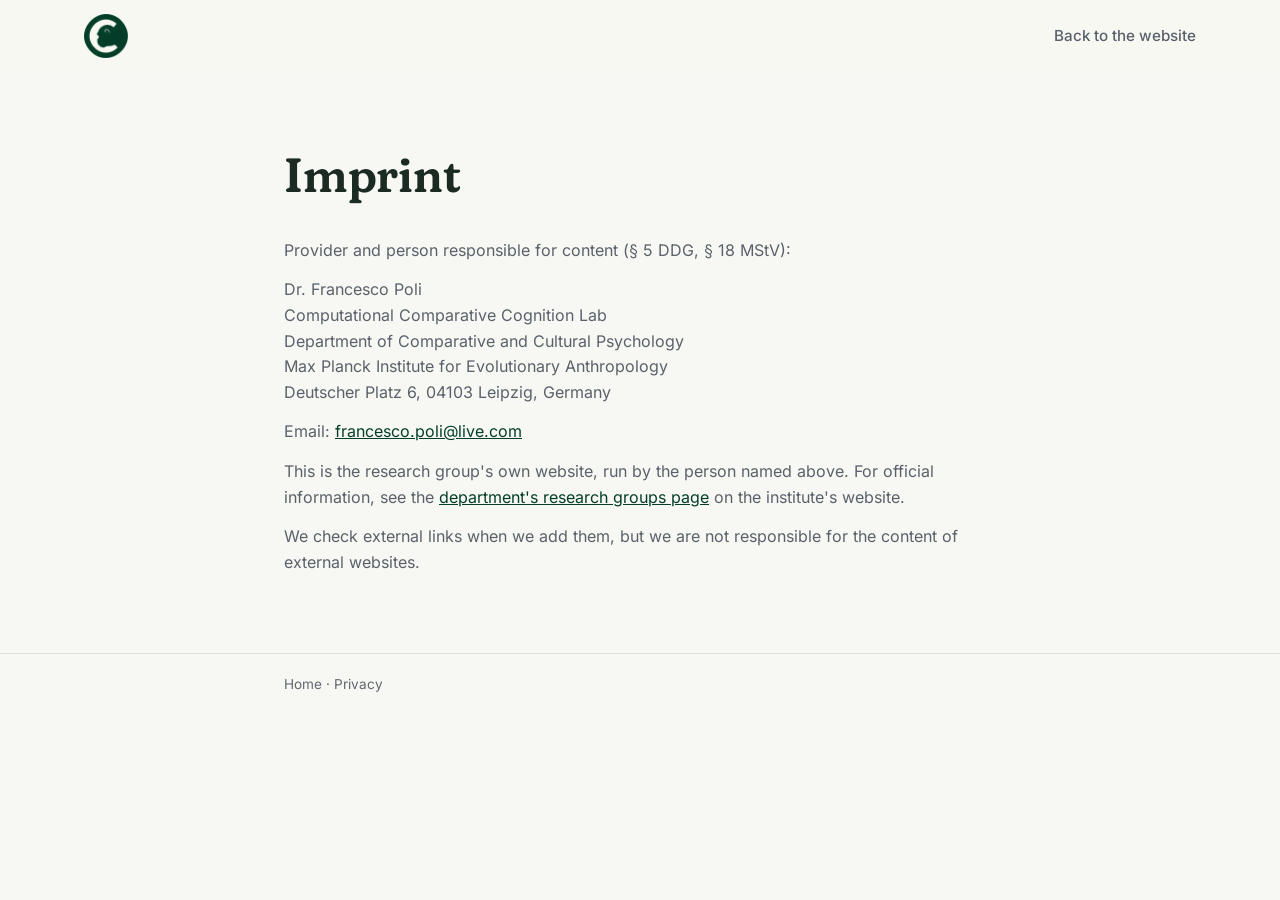
==== commit fcfcb631: "Solarpunk redesign: new hero, Research menu, phone layout - Hero: three-colour serif title with the " ====
--- a/imprint.html
+++ b/imprint.html
@@ -4,13 +4,13 @@
   <meta charset="UTF-8" />
   <meta name="viewport" content="width=device-width, initial-scale=1.0" />
   <title>Imprint · CLAB</title>
-  <link rel="icon" type="image/png" href="CLAB_small.png" />
-  <link rel="stylesheet" href="assets/css/styles.css?v=26" />
+  <link rel="icon" type="image/png" href="assets/img/favicon-green.png" />
+  <link rel="stylesheet" href="assets/css/styles.css?v=38" />
 </head>
 <body>
   <header class="site-header">
     <div class="container header-inner">
-      <a href="index.html" class="brand"><img src="CLab_Logo2.png" alt="CLAB, Computational Comparative Cognition Lab" class="brand-logo" /></a>
+      <a href="index.html" class="brand"><img src="assets/img/clab-logo-green.png" alt="CLAB, Computational Comparative Cognition Lab" class="brand-logo brand-logo--green" /></a>
       <a href="index.html" class="legal-back">Back to the website</a>
     </div>
   </header>
--- a/assets/css/styles.css
+++ b/assets/css/styles.css
@@ -14,15 +14,32 @@
   unicode-range: U+0100-02BA, U+02BD-02C5, U+02C7-02CC, U+02CE-02D7, U+02DD-02FF, U+0304, U+0308, U+0329, U+1D00-1DBF, U+1E00-1E9F, U+1EF2-1EFF, U+2020, U+20A0-20AB, U+20AD-20C0, U+2113, U+2C60-2C7F, U+A720-A7FF;
 }
 
+/* Fraunces (headings) and IBM Plex Mono (instructions only), both self-hosted
+   (licences: assets/fonts/OFL-Fraunces.txt, assets/fonts/OFL-IBM-Plex-Mono.txt) */
+@font-face {
+  font-family: 'Fraunces'; font-style: normal; font-weight: 100 900; font-display: swap;
+  src: url('../fonts/fraunces-latin-full-normal.woff2') format('woff2');
+}
+@font-face {
+  font-family: 'IBM Plex Mono'; font-style: normal; font-weight: 400; font-display: swap;
+  src: url('../fonts/ibm-plex-mono-latin-400-normal.woff2') format('woff2');
+}
+
 :root {
-  --ink: #11182a;
-  --ink-soft: #45506b;
-  --muted: #7a849c;
-  --line: #e7eaf1;
-  --bg: #ffffff;
-  --bg-alt: #f5f7fb;
-  --accent: #2c4a7a;
-  --accent-bright: #3a6ea5;
+  /* Solarpunk palette: greens for nature, greys and violet for computation */
+  --ink: #1b2b24;
+  --ink-soft: #5a616a;
+  --muted: #61686f;
+  --line: #dce3d7;
+  --bg: #f7f8f3;          /* Paper */
+  --bg-alt: #e4ecdf;      /* Lichen */
+  --accent: #043e29;      /* the logo's green */
+  --accent-bright: #3f6b4e; /* Moss */
+  --moss: #3f6b4e;
+  --violet: #6b5ba6;
+  --slate: #6d747e;
+  --f-head: 'Fraunces', Georgia, 'Times New Roman', serif;
+  --f-mono: 'IBM Plex Mono', ui-monospace, Consolas, monospace;
   --radius: 16px;
   --maxw: 1160px;
   --header-h: 72px;
@@ -31,7 +48,7 @@
 
 * { box-sizing: border-box; }
 
-html { scroll-behavior: smooth; scroll-padding-top: var(--header-h); }
+html { scroll-padding-top: var(--header-h); } /* menu links jump straight to their section */
 
 body {
   margin: 0;
@@ -51,14 +68,14 @@
 /* ============ HEADER ============ */
 .site-header {
   position: sticky; top: 0; z-index: 100;
-  background: rgba(255,255,255,.85);
-  backdrop-filter: saturate(180%) blur(12px);
+  background: rgba(247,248,243,.86);
+  backdrop-filter: saturate(160%) blur(12px);
   border-bottom: 1px solid transparent;
   transition: border-color .3s var(--ease), box-shadow .3s var(--ease);
 }
 .site-header.scrolled {
   border-bottom-color: var(--line);
-  box-shadow: 0 4px 24px rgba(17,24,42,.04);
+  box-shadow: 0 4px 24px rgba(8,38,26,.04);
 }
 .header-inner {
   height: var(--header-h);
@@ -66,6 +83,11 @@
 }
 .brand { display: flex; align-items: center; gap: 10px; font-weight: 800; }
 .brand-logo { height: 52px; width: auto; }
+.brand-logo--green { height: 44px; }
+/* Main page: the Max Planck logos sit in the bar, the lab logo sits above the title */
+.brand--mpi { gap: 14px; }
+.brand--mpi img { height: 42px; width: auto; }
+@media (max-width: 420px) { .brand--mpi { gap: 8px; } .brand--mpi img { height: 34px; } }
 
 .main-nav { display: flex; align-items: center; gap: 28px; }
 .main-nav > a {
@@ -103,53 +125,74 @@
 .nav-toggle[aria-expanded="true"] span:nth-child(2) { opacity: 0; }
 .nav-toggle[aria-expanded="true"] span:nth-child(3) { transform: translateY(-7px) rotate(-45deg); }
 
-/* ============ HERO ============ */
+/* ============ HERO (network + footprints, solarpunk) ============ */
 .hero {
   position: relative; overflow: hidden;
-  padding: clamp(27px, 4.7vw, 60px) 0 clamp(14px, 2.2vw, 28px);
+  height: calc(100svh - var(--header-h)); min-height: 600px;
   background:
-    radial-gradient(1200px 600px at 80% -10%, rgba(58,110,165,.14), transparent 60%),
-    radial-gradient(900px 500px at -10% 20%, rgba(44,74,122,.10), transparent 55%),
+    radial-gradient(70% 60% at 92% -8%, rgba(226,179,60,.20), transparent 60%),
+    radial-gradient(60% 55% at 0% 0%, rgba(169,196,162,.30), transparent 65%),
     var(--bg);
-  text-align: center;
-}
-.hero-inner { position: relative; z-index: 2; }
-
-.hero-logos {
-  display: flex; align-items: center; justify-content: center; flex-wrap: wrap;
-  gap: 28px 44px; margin: 0 0 34px;
-}
-.hero-logos img { height: 56px; width: auto; opacity: .9; }
-.hero-logo-placeholder {
-  display: inline-grid; place-items: center; height: 56px; padding: 0 22px;
-  border: 1px dashed var(--line); border-radius: 10px;
-  color: var(--muted); font-size: .8rem; font-weight: 600; text-align: center;
-}
-
+}
+.hero::before { /* fine grain, like printed paper (made in place, no image file) */
+  content: ""; position: absolute; inset: 0; z-index: 0; pointer-events: none; opacity: .32;
+  background-image: url("data:image/svg+xml,%3Csvg xmlns='http://www.w3.org/2000/svg' width='180' height='180'%3E%3Cfilter id='n'%3E%3CfeTurbulence type='fractalNoise' baseFrequency='.85' numOctaves='2' stitchTiles='stitch'/%3E%3CfeColorMatrix values='0 0 0 0 .12 0 0 0 0 .18 0 0 0 0 .14 0 0 0 .5 0'/%3E%3C/filter%3E%3Crect width='100%25' height='100%25' filter='url(%23n)'/%3E%3C/svg%3E");
+}
+.hero-tracks { position: absolute; inset: 0; z-index: 0; width: 100%; height: 100%; pointer-events: none; }
+.hero-net { position: absolute; inset: 0; z-index: 1; width: 100%; height: 100%; touch-action: pan-y; cursor: pointer; }
+.hero-inner { position: relative; z-index: 2; padding-top: clamp(28px, 7vh, 90px); pointer-events: none; }
+/* The logo sits centred over the widest title line ("Computational") */
+.hero-head { display: flex; flex-direction: column; width: fit-content; }
+.hero-logo { align-self: center; width: clamp(100px, 16vh, 156px); height: auto; margin-bottom: clamp(14px, 2.6vh, 26px); }
 .hero-title {
-  text-transform: uppercase; letter-spacing: .16em; font-weight: 800;
-  font-size: clamp(1.5rem, 4.2vw, 3.1rem); line-height: 1.15;
-  color: var(--accent-bright); margin: 0 0 22px;
-}
-.hero-tagline {
-  margin: 0 auto 40px; font-size: clamp(1.05rem, 2.2vw, 1.35rem);
-  color: var(--ink-soft); white-space: nowrap;
-}
-@media (max-width: 640px) {
-  .hero-tagline { white-space: normal; max-width: 30ch; }
-}
-.scroll-prompt {
-  display: inline-flex; flex-direction: column; align-items: center; gap: 8px;
-  font-size: .9rem; font-weight: 600; color: var(--muted);
-}
-.scroll-arrow { font-size: 1.4rem; animation: bob 1.8s var(--ease) infinite; }
-@keyframes bob { 0%,100% { transform: translateY(0); } 50% { transform: translateY(8px); } }
-
-.hero-sticker {
-  position: absolute; right: -40px; top: 50%; transform: translateY(-50%) rotate(-12deg);
-  font-size: clamp(8rem, 22vw, 20rem); font-weight: 900; letter-spacing: -.04em;
-  color: rgba(44,74,122,.05); z-index: 1; pointer-events: none; user-select: none;
-}
+  margin: 0; font-family: var(--f-head); font-variation-settings: 'SOFT' 100, 'WONK' 0; font-optical-sizing: auto;
+  font-size: clamp(2.5rem, 6.2vw, 5.4rem); line-height: 1.02; font-weight: 560; letter-spacing: -.01em;
+}
+.hero-title .w-comp { color: var(--violet); }
+.hero-title .w-compar { color: var(--moss); }
+.hero-title .w-cog { color: var(--accent); }
+.hero-tagline { margin: 22px 0 0; font-size: clamp(1.05rem, 1.6vw, 1.3rem); color: var(--ink-soft); white-space: nowrap; }
+@media (max-width: 700px) { .hero-tagline { white-space: normal; max-width: 34ch; } } /* one line does not fit on phones */
+@media (max-width: 899px) { /* narrow screens: everything centred, the network centred below */
+  .hero-inner { text-align: center; }
+  .hero-head { margin-inline: auto; }
+  .hero-tagline { margin-inline: auto; }
+}
+/* The hint sits right under the network (placed by main.js) */
+.hero-hint {
+  position: absolute; z-index: 2; left: 50%; top: 0; transform: translateX(-50%); margin: 0;
+  display: flex; align-items: center; gap: 10px; white-space: nowrap; pointer-events: none;
+  font-family: var(--f-mono); font-size: .78rem; letter-spacing: .04em; color: var(--ink-soft);
+}
+.hero-hint[hidden] { display: none; }
+.hint-text { display: flex; align-items: center; gap: 10px; margin: 0; }
+.hint-info {
+  pointer-events: auto; flex: none; display: grid; place-items: center; width: 22px; height: 22px; padding: 0;
+  border-radius: 50%; border: 1.5px solid var(--slate); background: rgba(247,248,243,.9); color: var(--ink-soft);
+  font: 600 .8rem/1 'Inter', system-ui, sans-serif; cursor: pointer; transition: border-color .2s var(--ease), color .2s var(--ease);
+}
+.hint-info:hover, .hint-info[aria-expanded="true"] { border-color: var(--violet); color: var(--violet); }
+.hint-info:focus-visible { outline: 2px solid var(--violet); outline-offset: 2px; }
+.hint-note {
+  position: absolute; top: calc(100% + 10px); right: 0; margin: 0; padding: 9px 14px; pointer-events: auto;
+  border-radius: 12px; background: var(--bg); border: 1px solid var(--line); box-shadow: 0 10px 28px -12px rgba(8,38,26,.35);
+  font-family: 'Inter', system-ui, sans-serif; font-size: .9rem; letter-spacing: 0; color: var(--ink); white-space: nowrap;
+}
+.hint-note[hidden] { display: none; }
+.hero-hint.note-up .hint-note { top: auto; bottom: calc(100% + 10px); }
+.hint-note a { color: var(--violet); font-weight: 600; text-decoration: underline; text-underline-offset: 3px; }
+.hero-hint i { flex: none; width: 9px; height: 9px; border-radius: 50%; background: var(--violet); box-shadow: 0 0 0 4px rgba(107,91,166,.18), 0 0 12px 2px rgba(184,174,219,.8); }
+.hint-touch { display: none; }
+@media (hover: none) { .hint-mouse { display: none; } .hint-touch { display: inline; } }
+
+/* Footprints fade in when stepped on, then slowly fade away; "still" ones wait */
+.fp { opacity: 0; animation: fp-fade 10s linear forwards; }
+.fp.still { opacity: var(--o); animation: none; }
+@keyframes fp-fade { 0% { opacity: 0; } 3% { opacity: var(--o); } 50% { opacity: var(--o); } 100% { opacity: 0; } }
+.fp.gone { opacity: var(--o); animation: fp-out 9s linear forwards; }
+@keyframes fp-out { from { opacity: var(--o); } to { opacity: 0; } }
+/* The bird's trail down the page margin */
+.page-trail { position: absolute; top: 0; left: 0; width: 100%; height: 0; z-index: 3; pointer-events: none; overflow: hidden; }
 
 /* ============ GENERIC SECTION ============ */
 .section { padding: clamp(32px, 5vw, 65px) 0; }
@@ -161,7 +204,7 @@
 .findus-bg { position: absolute; inset: 0; width: 100%; height: 100%; object-fit: cover; z-index: 0; }
 .findus::after {
   content: ""; position: absolute; inset: 0; z-index: 1;
-  background: linear-gradient(to bottom, rgba(17,24,42,.55), rgba(17,24,42,.35) 35%, rgba(17,24,42,.8));
+  background: linear-gradient(to bottom, rgba(8,38,26,.55), rgba(8,38,26,.35) 35%, rgba(8,38,26,.8));
 }
 .findus-content {
   position: relative; z-index: 2; max-width: var(--maxw); margin: 0 auto; color: #fff;
@@ -189,7 +232,7 @@
 .findus-map {
   position: relative; flex: 0 0 auto; display: block;
   width: clamp(260px, 34vw, 400px); height: clamp(190px, 22vw, 250px);
-  border-radius: 14px; overflow: hidden; border: 3px solid #fff; box-shadow: 0 16px 40px rgba(17,24,42,.4);
+  border-radius: 14px; overflow: hidden; border: 3px solid #fff; box-shadow: 0 16px 40px rgba(8,38,26,.4);
 }
 .findus-map { background: var(--bg-alt); }
 .findus-map iframe { position: absolute; inset: 0; width: 100%; height: 100%; border: 0; }
@@ -212,7 +255,7 @@
   display: inline-flex; align-items: center; gap: 8px;
   padding: 8px 13px; border-radius: 999px;
   background: var(--accent); color: #fff; font-weight: 600; font-size: .82rem;
-  box-shadow: 0 6px 18px rgba(17,24,42,.3); transition: background .25s var(--ease);
+  box-shadow: 0 6px 18px rgba(8,38,26,.3); transition: background .25s var(--ease);
 }
 .findus-cta:hover { background: var(--accent-bright); }
 .findus-legal {
@@ -228,7 +271,7 @@
 }
 
 .section-title {
-  font-size: clamp(1.9rem, 4vw, 3rem); font-weight: 800; letter-spacing: -.02em;
+  font-size: clamp(1.9rem, 4vw, 3rem); font-weight: 800; letter-spacing: -.02em; color: var(--accent); /* the logo green, as in "Cognition Lab" */
   margin: 0 0 14px;
 }
 .section-sub { font-size: 1.1rem; color: var(--muted); margin: 0; }
@@ -236,190 +279,137 @@
 .lead { font-size: clamp(1.1rem, 2vw, 1.4rem); color: var(--ink-soft); }
 .muted { color: var(--muted); font-weight: 600; }
 
-/* ============ RESEARCH DECK (What / Where / How accordion) ============ */
-.research { padding-top: clamp(18px, 2.8vw, 34px); } /* tighter gap below the hero arrow */
-.research .section-head { margin-bottom: 39px; } /* ~30% tighter than default */
+/* ============ RESEARCH (a menu on the left; What, Where or How on the right) ============ */
 /* Captionless sections: pull content up right under the title */
-.team .section-head, .news .section-head { margin-bottom: 16px; }
-.team .section-title, .news .section-title { margin-bottom: 0; }
-.research-deck {
-  --pad-x: clamp(20px, 3vw, 40px);     /* shared left/right padding        */
-  --pad-top: clamp(56px, 6vw, 74px);   /* room reserved for the top label  */
-  display: flex; align-items: stretch; gap: 12px; margin-top: 4px;
-}
-.deck-card {
-  position: relative; flex: 1 1 0; min-width: clamp(116px, 12vw, 150px); overflow: hidden;
-  border-radius: var(--radius); background: var(--bg);
-  outline: none; cursor: pointer;
-  transition: flex-grow .5s var(--ease), background .3s var(--ease);
-}
-/* Default sizing: "What" is open, the other two are collapsed tabs */
-.deck-what { flex-grow: 11; }
-.deck-where, .deck-how { flex-grow: 1; }
-
-/* Title: horizontal, centred in the top band of every card, always visible */
-.deck-label {
-  position: absolute; top: 0; left: 0; right: 0; height: var(--pad-top);
-  display: flex; align-items: center; justify-content: center;
-  font-size: clamp(1.35rem, 2.2vw, 2.1rem); font-weight: 800; letter-spacing: .01em;
-  color: var(--ink); white-space: nowrap; z-index: 2; pointer-events: none;
-  transition: color .3s var(--ease);
-}
-.deck-card:hover > .deck-label, .deck-card:focus-visible > .deck-label { color: var(--accent-bright); }
-
-/* The body fills the whole card so the coloured panel reaches every edge */
-.deck-body { display: flex; align-items: stretch; height: 100%; opacity: 1; transition: opacity .35s var(--ease) .12s; }
-.deck-body > .deck-inner, .deck-body > .theme-stage, .deck-body > .where-stage { width: 100%; }
-.deck-inner {
-  display: flex; flex-direction: column; justify-content: center;
-  padding: var(--pad-top) var(--pad-x) clamp(16px, 2vw, 22px);
-}
-.deck-p { margin: 0; max-width: 560px; color: var(--ink-soft); font-size: clamp(1rem, 1.6vw, 1.15rem); line-height: 1.55; }
-
-/* Default: only "What" is open. The Where/How bodies are taken out of flow so
-   their (narrow, wrapping) text never stretches the deck taller than the C. */
-.deck-where > .deck-body, .deck-how > .deck-body {
-  position: absolute; inset: 0; opacity: 0; pointer-events: none;
-}
-
-/* Hover / focus: the active card opens, the others collapse (labels stay) */
-.research-deck:is(:hover, :focus-within) .deck-card { flex-grow: 1; }
-.research-deck:is(:hover, :focus-within) .deck-card:is(:hover, :focus-within) { flex-grow: 11; }
-.research-deck:is(:hover, :focus-within) .deck-card > .deck-body { opacity: 0; pointer-events: none; }
-.research-deck:is(:hover, :focus-within) .deck-card:is(:hover, :focus-within) > .deck-body { opacity: 1; pointer-events: auto; }
-
-/* ---- Cues that the deck is explorable ---- */
-/* Faded image peek behind the collapsed Where / How tabs */
-.deck-where::before, .deck-how::before {
-  content: ""; position: absolute; inset: 0; z-index: 0;
-  background-size: cover; background-position: center;
-  opacity: .24; transition: opacity .45s var(--ease);
-}
-.deck-where::before { background-image: url('../../globe.png'); }
-.deck-how::before { background-image: url('../../brain.jpg'); }
-.deck-where:hover::before, .deck-where:focus-within::before,
-.deck-how:hover::before, .deck-how:focus-within::before { opacity: 0; }
-
-/* Light pulsing glow on undiscovered interactive parts (the C arcs + Where elements) */
+.team .section-head, .news .section-head, .research .section-head { margin-bottom: 16px; }
+.team .section-title, .news .section-title, .research .section-title { margin-bottom: 0; }
+
+.rs {
+  display: grid; grid-template-columns: minmax(220px, 290px) minmax(0, 1fr);
+  gap: clamp(24px, 4vw, 64px); align-items: center; padding-top: 4px;
+}
+
+/* The menu: a light panel with three titles; only the open one shows its three options */
+.rs-menu {
+  padding: clamp(10px, 1.4vw, 16px) clamp(18px, 2vw, 26px);
+  background: var(--bg); border: 1px solid var(--line); border-radius: var(--radius);
+  box-shadow: 0 10px 30px rgba(8, 38, 26, .06);
+}
+.rs-group + .rs-group { border-top: 1px solid var(--line); }
+.rs-head, .rs-item {
+  margin: 0; border: 0; background: none; cursor: pointer; text-align: left;
+  font-family: var(--f-head); font-variation-settings: 'SOFT' 100, 'WONK' 0; line-height: 1.25;
+  text-decoration: underline; text-decoration-color: transparent; text-underline-offset: 4px; text-decoration-thickness: 1.5px;
+  transition: color .3s var(--ease), text-decoration-color .2s var(--ease);
+}
+.rs-head {
+  width: 100%; display: flex; align-items: center; justify-content: space-between; gap: 12px;
+  padding: 12px 0; font-size: clamp(1.15rem, 1.6vw, 1.35rem); font-weight: 600; color: var(--violet);
+}
+.rs-head::after { /* a small arrow: pointing right when closed, down when open */
+  content: ''; flex: none; width: 8px; height: 8px; margin-right: 4px;
+  border-right: 2px solid currentColor; border-bottom: 2px solid currentColor;
+  transform: rotate(-45deg); transition: transform .3s var(--ease);
+}
+.rs-group.is-open .rs-head::after { transform: rotate(45deg); }
+.rs-sub { display: grid; grid-template-rows: 0fr; transition: grid-template-rows .4s var(--ease); }
+.rs-group.is-open .rs-sub { grid-template-rows: 1fr; }
+.rs-sub > ul { min-height: 0; overflow: hidden; list-style: none; margin: 0; padding: 0; }
+.rs-sub li:last-child { padding-bottom: 12px; }
+.rs-item {
+  position: relative; display: inline-block; padding: 4px 0 4px 16px;
+  font-size: clamp(1rem, 1.2vw, 1.08rem); font-weight: 500; color: var(--moss);
+}
+.rs-item::before { /* a dot marks the option being shown */
+  content: ''; position: absolute; left: 2px; top: calc(50% - 3px); width: 6px; height: 6px; border-radius: 50%;
+  background: currentColor; opacity: 0; transform: scale(.4); transition: opacity .3s var(--ease), transform .3s var(--ease);
+}
+.rs-item.is-active { color: var(--accent); font-weight: 600; }
+.rs-item.is-active::before { opacity: 1; transform: none; }
+.rs-head:hover, .rs-item:hover { text-decoration-color: currentColor; }
+.rs-head:focus-visible, .rs-item:focus-visible { outline: 2px solid var(--violet); outline-offset: 3px; border-radius: 4px; }
+
+.rs-panel > .rs-label { display: none; }
+
+/* The panels share one spot, so the section keeps its height whichever is open */
+.rs-panels { display: grid; }
+.rs-panel {
+  grid-area: 1 / 1; min-width: 0; align-self: center;
+  opacity: 0; visibility: hidden; transform: translateY(10px);
+  transition: opacity .35s var(--ease), transform .45s var(--ease), visibility 0s .35s;
+}
+.rs-panel.is-open { opacity: 1; visibility: visible; transform: none; transition: opacity .45s var(--ease) .05s, transform .5s var(--ease) .05s, visibility 0s; }
+
+/* What: the three questions in full */
+.what-list { display: grid; gap: clamp(18px, 3.4vh, 34px); }
+.what-item { border-radius: 10px; }
+.what-item h3 { margin: 0 0 6px; font-size: clamp(1.7rem, 3.4vw, 2.7rem); line-height: 1.1; color: var(--moss); }
+.what-item p { margin: 0; font-size: clamp(1rem, 1.6vw, 1.15rem); line-height: 1.55; color: var(--ink-soft); }
+@keyframes what-flash { 0% { background: color-mix(in srgb, var(--moss) 16%, transparent); } 100% { background: transparent; } }
+.what-item.is-flash { animation: what-flash 1.4s var(--ease); }
+
+/* Where and How: the text on the left, the picture on the right */
+.rs-panel--where, .rs-panel--how { display: flex; align-items: center; gap: clamp(24px, 4vw, 56px); }
+.rs-text { flex: 1; min-width: 0; display: grid; }
+.rs-text > * { grid-area: 1 / 1; align-self: center; }
+.rs-pick {
+  margin: 0; font-family: var(--f-mono); font-size: .8rem; letter-spacing: .04em; color: var(--ink-soft);
+  transition: opacity .3s var(--ease);
+}
+.rs-text.has-pick .rs-pick { opacity: 0; }
+.pick-phone { display: none; }
+@media (max-width: 760px) { .pick-wide { display: none; } .pick-phone { display: inline; } } /* phones have no menu */
+.rs-desc { opacity: 0; transform: translateY(12px); pointer-events: none; transition: opacity .4s var(--ease), transform .4s var(--ease); }
+.rs-desc.is-active { opacity: 1; transform: none; pointer-events: auto; }
+.rs-desc h3 { margin: 0 0 12px; font-size: clamp(1.3rem, 2.2vw, 2rem); color: var(--c); }
+.rs-desc p { margin: 0; max-width: 560px; font-size: clamp(1rem, 1.6vw, 1.15rem); line-height: 1.55; color: var(--ink-soft); }
+
+/* The picture: each part is grey with a soft glow until it is picked, then stays in colour */
+.rs-art { position: relative; flex: none; order: -1; aspect-ratio: 827 / 800; width: clamp(220px, 26vw, 350px); } /* the picture first, its text beside it */
+.rs-art--how { aspect-ratio: 414 / 400; }
+.art-layer, .art-base {
+  position: absolute; inset: 0; width: 100%; height: 100%; object-fit: contain; pointer-events: none;
+  transition: filter .3s var(--ease), opacity .3s var(--ease);
+}
 @keyframes cue-glow {
   0%, 100% { filter: grayscale(1) drop-shadow(0 0 2px rgba(255, 190, 60, .45)); }
   50%      { filter: grayscale(1) drop-shadow(0 0 11px rgba(255, 190, 60, .95)); }
 }
-
-/* Hint that the C is interactive (until a colour is hovered) */
-.theme-panel { position: relative; }
-.theme-stage:not(.has-active) .theme-panel::before {
-  content: "Click on objects to explore";
-  position: absolute; inset: 0; display: flex; align-items: center;
-  color: var(--muted); font-weight: 700; font-size: clamp(1rem, 1.7vw, 1.25rem); letter-spacing: .01em;
-}
-@media (prefers-reduced-motion: reduce) {
-  .c-seg:not(.is-revealed), .where-layer:not(.is-revealed) { animation: none !important; }
-}
-
-/* ============ RESEARCH THEMES (the interactive "C") ============ */
-.theme-stage {
-  position: relative; display: flex; align-items: center; gap: 48px; height: 100%;
-  padding: var(--pad-top) var(--pad-x) clamp(16px, 2vw, 22px);
-  background: var(--bg); transition: background .45s var(--ease);
-}
-
-/* The divided C */
-.c-art { flex: none; width: clamp(220px, 30vw, 360px); }
-.c-art svg { width: 100%; height: auto; display: block; overflow: visible; }
-.c-seg {
-  cursor: pointer; transform-origin: 200px 200px; transition: filter .4s var(--ease);
-}
-.c-seg:not(.is-revealed) { filter: grayscale(1); animation: cue-glow 1.9s ease-in-out infinite; }
-.c-seg.is-revealed { filter: none; }                                  /* discovered: stays coloured */
-.c-seg.is-active { filter: drop-shadow(0 0 7px var(--c-color)); }     /* currently hovered */
-
-/* Text panel: nothing shown until a sector is hovered/focused */
-.theme-panel { position: relative; flex: 1; min-width: 0; min-height: 168px; }
-.theme-text {
-  position: absolute; inset: 0; display: flex; flex-direction: column; justify-content: center;
-  opacity: 0; transform: translateY(12px); pointer-events: none;
-  transition: opacity .4s var(--ease), transform .4s var(--ease);
-}
-.theme-text.is-active { opacity: 1; transform: none; }
-.theme-text h3 { margin: 0 0 12px; font-size: clamp(1.7rem, 3.2vw, 2.6rem); font-weight: 800; letter-spacing: -.02em; }
-.theme-text p { margin: 0; max-width: 560px; font-size: clamp(1rem, 1.6vw, 1.15rem); line-height: 1.55; color: var(--ink-soft); }
-.theme-text--curiosity h3  { color: #1f9aa6; }
-.theme-text--creativity h3 { color: #d98a2b; }
-.theme-text--complexity h3 { color: #9b72cf; }
-
-/* ============ WHERE (layered globe / chimp / baby) ============ */
-.where-stage {
-  position: relative; display: flex; align-items: center; gap: 48px; height: 100%;
-  padding: var(--pad-top) var(--pad-x) clamp(16px, 2vw, 22px);
-}
-.where-art {
-  position: relative; flex: none; width: clamp(220px, 30vw, 360px); aspect-ratio: 827 / 800;
-}
-.where-layer {
-  position: absolute; inset: 0; width: 100%; height: 100%; object-fit: contain;
-  pointer-events: none; transition: filter .3s var(--ease), opacity .3s var(--ease);
-}
-.where-globe { --halo: #3a6ea5; }
-.where-chimp { --halo: #c77d3a; }
-.where-baby  { --halo: #cf6f8a; }
-
-/* Transparent, roughly-shaped hover targets */
-.where-hot {
+.art-layer:not(.is-revealed) { filter: grayscale(1); animation: cue-glow 1.9s ease-in-out infinite; }
+.art-layer.is-revealed { filter: none; }
+.art-layer.is-active { filter: drop-shadow(0 0 5px var(--halo)) drop-shadow(0 0 13px var(--halo)); }
+.art-hot {
   position: absolute; left: var(--x); top: var(--y); width: var(--w); height: var(--h);
   transform: translate(-50%, -50%);
   margin: 0; padding: 0; border: 0; background: transparent;
   border-radius: 50%; cursor: pointer; outline: none;
 }
-
-/* Grey + light pulse until discovered, then stays coloured; active gets a halo */
-.where-layer:not(.is-revealed) { filter: grayscale(1); animation: cue-glow 1.9s ease-in-out infinite; }
-.where-layer.is-revealed { filter: none; }
-.where-layer.is-active {
-  filter: drop-shadow(0 0 5px var(--halo)) drop-shadow(0 0 13px var(--halo));
-}
-
-/* Description panel (hidden until an element is hovered) */
-.where-panel { position: relative; flex: 1; min-width: 0; min-height: 168px; }
-.where-text {
-  position: absolute; inset: 0; display: flex; flex-direction: column; justify-content: center;
-  opacity: 0; transform: translateY(12px); pointer-events: none;
-  transition: opacity .4s var(--ease), transform .4s var(--ease);
-}
-.where-text.is-active { opacity: 1; transform: none; }
-.where-text h3 { margin: 0 0 12px; font-size: clamp(1.2rem, 1.85vw, 1.75rem); font-weight: 800; letter-spacing: -.01em; }
-.where-text p { margin: 0; max-width: 560px; font-size: clamp(1rem, 1.6vw, 1.15rem); line-height: 1.55; color: var(--ink-soft); }
-.where-text--globe h3 { color: #3a6ea5; }
-.where-text--chimp h3 { color: #c77d3a; }
-.where-text--baby  h3 { color: #cf6f8a; }
-
-/* ============ HOW (stacked images with hover captions) ============ */
-.how-stack {
-  position: absolute; inset: 0;
-  padding: var(--pad-top) 0 0;            /* leave the top band for the label */
-  display: flex; flex-direction: column; gap: 6px;
-}
-.how-tile {
-  position: relative; flex: 1; margin: 0; overflow: hidden; cursor: pointer; outline: none;
-}
-.how-tile img {
-  width: 100%; height: 100%; object-fit: cover; display: block;
-  filter: grayscale(1);
-  transition: transform .5s var(--ease), filter .4s var(--ease);
-}
-.how-tile.is-revealed img { filter: none; }   /* stays coloured once explored */
-.how-cap {
-  position: absolute; inset: 0; margin: 0;
-  display: flex; align-items: center; justify-content: center; padding: 14px clamp(20px, 4vw, 56px);
-  background: rgba(17, 24, 42, .58);
-  opacity: 0; transition: opacity .3s var(--ease);
-}
-.how-cap p {
-  margin: 0; max-width: 820px; text-align: center; color: #fff; font-weight: 600;
-  font-size: clamp(.95rem, 1.5vw, 1.2rem); line-height: 1.45;
-}
-.how-tile.is-active .how-cap { opacity: 1; }
-.how-tile.is-active img { transform: scale(1.04); }
+/* the small network: a live copy of the one at the top (drag a node, click for a spark) */
+.how-net { inset: auto; left: 2%; top: 50%; width: 50%; height: 47%; pointer-events: auto; cursor: pointer; touch-action: pan-y; }
+
+/* Phones: the menu on top (each group on its own line), then the panel */
+@media (max-width: 760px) {
+  /* phones: no menu; What, Where and How one below the other, each with its heading */
+  .rs-menu { display: none; }
+  .rs-panels { gap: clamp(36px, 9vw, 52px); }
+  .rs-panel, .rs-panel.is-open { grid-area: auto; opacity: 1; visibility: visible; transform: none; transition: none; }
+  .rs-panel > .rs-label {
+    display: block; margin: 0 0 14px; font-family: var(--f-head); font-variation-settings: 'SOFT' 100, 'WONK' 0;
+    font-size: 1.35rem; font-weight: 600; color: var(--violet); order: -2; /* above the picture */
+  }
+  .what-item h3 { font-size: 1.6rem; }
+  .rs { grid-template-columns: minmax(0, 1fr); gap: 22px; }
+  .rs-panel--where, .rs-panel--how { flex-direction: column; align-items: stretch; gap: 14px; }
+  .rs-art { order: -1; align-self: center; width: min(66vw, 300px); }
+  .rs-panel { align-self: start; }
+  .rs-text { min-height: 12em; }
+  .rs-text > * { align-self: start; }
+}
+@media (prefers-reduced-motion: reduce) {
+  .art-layer:not(.is-revealed), .what-item.is-flash { animation: none !important; }
+  .rs-panel, .rs-desc, .rs-pick, .rs-head, .rs-head::after, .rs-item, .rs-item::before, .rs-sub { transition: none !important; }
+}
+
 
 /* ============ NEWS CARDS (horizontal scroller: newest left, oldest right) ============ */
 .news-scroller { position: relative; }
@@ -442,13 +432,13 @@
   width: 44px; height: 44px; border-radius: 50%; border: 1px solid var(--line);
   background: rgba(255,255,255,.96); color: var(--ink); cursor: pointer;
   display: grid; place-items: center; font-size: 1.6rem; line-height: 1; padding-bottom: 3px;
-  box-shadow: 0 8px 22px rgba(17,24,42,.16); transition: background .2s var(--ease), color .2s var(--ease);
+  box-shadow: 0 8px 22px rgba(8,38,26,.16); transition: background .2s var(--ease), color .2s var(--ease);
 }
 .news-arrow:hover { background: #fff; color: var(--accent-bright); }
 .news-arrow--prev { left: -10px; }
 .news-arrow--next { right: -10px; }
 .news-arrow[hidden] { display: none; }
-.news-card:hover { transform: translateY(-6px); box-shadow: 0 20px 50px rgba(17,24,42,.12); }
+.news-card:hover { transform: translateY(-6px); box-shadow: 0 20px 50px rgba(8,38,26,.12); }
 .news-media { position: relative; aspect-ratio: 16/10; overflow: hidden; }
 .news-media img { width: 100%; height: 100%; object-fit: cover; }
 .play-btn {
@@ -484,13 +474,13 @@
 .person-info {
   position: absolute; left: 0; right: 0; bottom: 0; padding: 18px;
   color: #fff;
-  background: linear-gradient(to top, rgba(17,24,42,.92) 12%, rgba(17,24,42,.55) 55%, rgba(17,24,42,0));
+  background: linear-gradient(to top, rgba(8,38,26,.92) 12%, rgba(8,38,26,.55) 55%, rgba(8,38,26,0));
 }
 .person-name strong { display: block; font-size: 1.1rem; line-height: 1.2; white-space: nowrap; }
 .person-name span { font-size: .85rem; opacity: .82; white-space: nowrap; }
 .person-bio {
   margin: 0; max-width: 360px;
-  font-size: .92rem; line-height: 1.5; color: #e7ecf5;
+  font-size: .92rem; line-height: 1.5; color: #e6eee8;
   opacity: 0; max-height: 0; transform: translateY(6px);
   transition: opacity .35s var(--ease) .08s, max-height .5s var(--ease), transform .35s var(--ease), margin-top .4s var(--ease);
 }
@@ -500,6 +490,9 @@
 .person:focus-visible .person-bio {
   opacity: 1; max-height: 200px; transform: none; margin-top: 12px;
 }
+
+.person-bio a { color: inherit; text-decoration: underline; text-underline-offset: 2px; }
+.person-bio a:hover { text-decoration-thickness: 2px; }
 
 /* PI Bluesky + website button + email (revealed with the bio) */
 .person-actions, .person-email {
@@ -525,7 +518,7 @@
 .person-bsky svg { width: 20px; height: 20px; }
 .arrow-x { display: inline-block; animation: bob-x 1.4s var(--ease) infinite; }
 @keyframes bob-x { 0%, 100% { transform: translateX(0); } 50% { transform: translateX(6px); } }
-.person-email { display: block; color: #dbe6f3; font-size: .85rem; }
+.person-email { display: block; color: #dce8e0; font-size: .85rem; }
 .person-email:hover { color: #fff; text-decoration: underline; }
 
 .person:hover .person-actions, .person:focus-visible .person-actions {
@@ -552,13 +545,13 @@
   width: var(--res-h); height: var(--res-h); border-radius: 50%;
   display: grid; place-items: center; overflow: hidden; cursor: pointer; outline: none;
   color: #fff; text-align: center;
-  box-shadow: 0 16px 36px rgba(17, 24, 42, .14);
+  box-shadow: 0 16px 36px rgba(8, 38, 26, .14);
   animation: res-float 5s var(--ease) infinite;
   transition: width .5s var(--ease), height .5s var(--ease),
               flex-grow .5s var(--ease), border-radius .5s var(--ease);
 }
 .res-methods  { background: linear-gradient(150deg, #1f9aa6, #18808a); animation-delay: 0s;    }
-.res-readings { background: linear-gradient(150deg, #3a6ea5, #2c4a7a); animation-delay: -1.2s; }
+.res-readings { background: linear-gradient(150deg, #3f6b4e, #043e29); animation-delay: -1.2s; }
 .res-values   { background: linear-gradient(150deg, #9b72cf, #7d57b8); animation-delay: -2.4s; }
 .res-collabs  { background: linear-gradient(150deg, #d98a2b, #bd7320); animation-delay: -3.6s; }
 
@@ -612,12 +605,12 @@
   display: grid; place-items: center; text-align: center;
   width: clamp(66px, 7.5vw, 92px); aspect-ratio: 1; border-radius: 50%;
   background: #fff; color: #7d57b8; font-weight: 800; line-height: 1.1;
-  font-size: clamp(.64rem, .98vw, .8rem); box-shadow: 0 6px 16px rgba(17, 24, 42, .18);
+  font-size: clamp(.64rem, .98vw, .8rem); box-shadow: 0 6px 16px rgba(8, 38, 26, .18);
   transition: transform .25s var(--ease), box-shadow .25s var(--ease);
 }
 .value-bubble:hover, .value-bubble:focus-visible, .value-bubble.is-active {
   transform: translateY(-3px) scale(1.07);
-  box-shadow: 0 0 0 4px rgba(255, 255, 255, .55), 0 12px 24px rgba(17, 24, 42, .26);
+  box-shadow: 0 0 0 4px rgba(255, 255, 255, .55), 0 12px 24px rgba(8, 38, 26, .26);
 }
 .value-detail { display: grid; max-width: 760px; margin: 0 auto; }
 .value-text {
@@ -647,7 +640,7 @@
 }
 .collab-photo {
   width: 100%; aspect-ratio: 1; border-radius: 50%; overflow: hidden; background: #fff;
-  box-shadow: 0 8px 18px rgba(17, 24, 42, .2);
+  box-shadow: 0 8px 18px rgba(8, 38, 26, .2);
   animation: res-float 5s var(--ease) infinite;
   transition: transform .25s var(--ease), box-shadow .25s var(--ease);
 }
@@ -655,7 +648,7 @@
 .collab-name { font-size: clamp(.68rem, .92vw, .8rem); font-weight: 600; line-height: 1.2; text-align: center; }
 .collab:hover .collab-photo, .collab:focus-visible .collab-photo {
   animation-play-state: paused; transform: translateY(-5px);
-  box-shadow: 0 0 0 4px rgba(255, 255, 255, .6), 0 14px 28px rgba(17, 24, 42, .28);
+  box-shadow: 0 0 0 4px rgba(255, 255, 255, .6), 0 14px 28px rgba(8, 38, 26, .28);
 }
 .collab:hover .collab-name, .collab:focus-visible .collab-name { text-decoration: underline; }
 .collab:nth-child(2) .collab-photo { animation-delay: -.6s; }
@@ -724,16 +717,29 @@
   .res-deck.has-open .res-circle.is-open .res-body {
     opacity: 1; max-height: none; margin-top: 10px;
   }
-  /* Values: no hover toggle on touch, show all three with their names */
-  .values-row { display: none; }
-  .value-detail { min-height: 0; }
-  .value-text { position: static; opacity: 1; text-align: left; margin-bottom: 14px; }
-  .value-text:last-child { margin-bottom: 0; }
-  .vt-name { display: block; font-weight: 800; margin-bottom: 4px; }
+  /* Values: tap a bubble to read it, one at a time (as on larger screens) */
+  .res-values .res-inner { padding-inline: 12px; }
+  .values-row { margin-bottom: 14px; gap: 8px; padding: 8px 6px; } /* room for the picked bubble to grow */
+  .value-bubble { width: calc((100% - 28px) / 3); max-width: 108px; padding: 4px; font-size: .76rem; }
+  .value-text { padding-inline: 6px; }
+  .value-text { text-align: left; }
 }
 
 /* ============ JOIN ============ */
-.join { text-align: center; }
+.join { text-align: center; position: relative; overflow: hidden; }
+.join > .container { position: relative; z-index: 1; }
+/* Roots on both sides (drawn by main.js); faded out towards the centre where the text is */
+.join-roots {
+  position: absolute; inset: 0; width: 100%; height: 100%; z-index: 0;
+  -webkit-mask-image: linear-gradient(90deg, #000 0, #000 19%, transparent 31%, transparent 69%, #000 81%, #000 100%);
+  mask-image: linear-gradient(90deg, #000 0, #000 19%, transparent 31%, transparent 69%, #000 81%, #000 100%);
+}
+@media (max-width: 700px) {
+  .join-roots {
+    -webkit-mask-image: linear-gradient(90deg, #000 0, #000 6%, transparent 15%, transparent 85%, #000 94%, #000 100%);
+    mask-image: linear-gradient(90deg, #000 0, #000 6%, transparent 15%, transparent 85%, #000 94%, #000 100%);
+  }
+}
 .join-actions { display: flex; gap: 14px; justify-content: center; margin-top: 32px; flex-wrap: wrap; }
 .btn {
   display: inline-block; padding: 14px 30px; border-radius: 999px;
@@ -747,12 +753,12 @@
 
 /* Open-positions popup */
 .positions-dialog { border: 0; padding: 0; background: transparent; max-width: 460px; width: calc(100% - 40px); }
-.positions-dialog::backdrop { background: rgba(17, 24, 42, .5); backdrop-filter: blur(2px); }
+.positions-dialog::backdrop { background: rgba(8, 38, 26, .5); backdrop-filter: blur(2px); }
 .positions-dialog[open] { animation: dialog-in .25s var(--ease); }
 @keyframes dialog-in { from { opacity: 0; transform: translateY(12px); } to { opacity: 1; transform: none; } }
 .dialog-inner {
   position: relative; background: var(--bg); color: var(--ink); border-radius: var(--radius);
-  padding: clamp(30px, 4vw, 42px); text-align: center; box-shadow: 0 30px 80px rgba(17, 24, 42, .35);
+  padding: clamp(30px, 4vw, 42px); text-align: center; box-shadow: 0 30px 80px rgba(8, 38, 26, .35);
 }
 .dialog-inner p { margin: 0 0 24px; font-size: 1.05rem; line-height: 1.55; color: var(--ink-soft); }
 .dialog-close {
@@ -787,46 +793,41 @@
   .logo-grid { grid-template-columns: repeat(3, 1fr); }
 }
 
-@media (max-width: 760px) {
-  /* Deck stops being an accordion: stack the three cards, all open */
-  .research-deck { flex-direction: column; }
-  .deck-card { flex: none; }
-  .deck-body { opacity: 1 !important; pointer-events: auto !important; }
-  /* No collapsed state on mobile, so drop the explore cues */
-  .deck-where::before, .deck-how::before, .deck-where::after, .deck-how::after { display: none; }
-  .theme-stage:not(.has-active) .theme-panel::before { display: none; }
-}
-
-@media (max-width: 680px) {
-  .theme-stage { flex-direction: column; gap: 18px; text-align: center; }
-  .c-art { width: clamp(180px, 56vw, 260px); }
-  .theme-panel { min-height: 132px; width: 100%; }
-  .theme-text { align-items: center; }
-}
-
 /* Team grid → stacked cards (no hover on touch) */
 @media (max-width: 720px) {
   .people-grid { flex-direction: column; flex-wrap: nowrap; gap: 14px; }
   .person {
-    flex: none; height: auto; min-width: 0; flex-direction: row; align-items: stretch;
-    border: 1px solid var(--line);
+    display: grid; grid-template-columns: 40% minmax(0, 1fr); grid-template-rows: auto 1fr; align-items: start;
+    flex: none; height: auto; min-width: 0; border: 1px solid var(--line); background: var(--bg);
   }
-  .person-photo { position: relative; inset: auto; width: 116px; min-width: 116px; height: auto; }
+  .person-photo { position: static; grid-column: 1; grid-row: 1; width: 100%; height: auto; aspect-ratio: 4 / 5; object-fit: cover; }
+  .person-info { display: contents; } /* its parts go into the card's grid */
+  .person-name { grid-column: 1; grid-row: 2; padding: 10px 12px 14px; }
+  .person-name strong { font-size: 1rem; }
+  .person-name span { display: block; margin-top: 3px; line-height: 1.3; }
+  .person-more { grid-column: 2; grid-row: 1 / span 2; padding: 12px 16px 16px; }
+  .person-more > .person-bio { margin-top: 0; }
+  /* cards with just a name (open positions): the name beside the picture */
+  .person:not(:has(.person-more)) .person-name { grid-column: 2; grid-row: 1; align-self: center; padding: 14px 16px; }
+  .person:not(:has(.person-more)) .person-name strong { font-size: 1.1rem; }
   .person:has(.person-bio):hover .person-photo, .person:has(.person-bio):focus-visible .person-photo { filter: none; }
-  .person:hover .person-bio, .person:focus-visible .person-bio { margin-top: 8px; }
+  .person:hover .person-bio, .person:focus-visible .person-bio { margin-top: 0; }
   .person:hover .person-actions, .person:focus-visible .person-actions { margin-top: 12px; }
-  .person-info {
-    position: static; color: var(--ink); background: var(--bg);
-    display: flex; flex-direction: column; justify-content: center; padding: 16px 18px;
-  }
+  /* nothing is revealed on touch screens: everything shows, at full height */
+  .person:hover .person-bio, .person:focus-visible .person-bio,
+  .person:hover .person-actions, .person:focus-visible .person-actions,
+  .person:hover .person-email, .person:focus-visible .person-email { max-height: none; }
+  .person-info { position: static; color: var(--ink); background: none; }
+  .person-name strong, .person-name span { white-space: normal; }
+  .person-link { white-space: normal; height: auto; min-height: 38px; padding: 7px 13px; width: auto; }
   .person-name span { color: var(--muted); }
-  .person-bio { opacity: 1; max-height: none; transform: none; margin-top: 8px; color: var(--ink-soft); }
+  .person-bio { opacity: 1; max-height: none; transform: none; margin-top: 0; color: var(--ink-soft); }
   .person-actions, .person-email { opacity: 1; max-height: none; transform: none; }
   .person-actions { margin-top: 12px; }
   .person-link, .person-bsky {
     background: var(--accent); border-color: var(--accent); color: #fff;
   }
-  .person-email { margin-top: 10px; color: var(--accent); }
+  .person-email { margin-top: 10px; color: var(--accent); overflow-wrap: anywhere; }
   .people-grid:has(.person:hover) .person:not(:hover) { filter: none; }
 }
 
@@ -834,9 +835,9 @@
   .main-nav {
     position: fixed; inset: var(--header-h) 0 auto 0;
     flex-direction: column; align-items: stretch; gap: 0;
-    background: #fff; border-bottom: 1px solid var(--line);
+    background: var(--bg); border-bottom: 1px solid var(--line);
     padding: 12px 24px 24px; transform: translateY(-120%);
-    transition: transform .35s var(--ease); box-shadow: 0 20px 40px rgba(17,24,42,.08);
+    transition: transform .35s var(--ease); box-shadow: 0 20px 40px rgba(8,38,26,.08);
   }
   .main-nav.open { transform: translateY(0); }
   .main-nav > a { padding: 14px 0; border-bottom: 1px solid var(--line); }
@@ -849,3 +850,10 @@
 @media (max-width: 480px) {
   .logo-grid { grid-template-columns: repeat(2, 1fr); }
 }
+
+/* ============ SMALL CHANGES FOR THE SOLARPUNK HERO ============ */
+/* Headings share the title's serif (small change to match the new hero) */
+.section-title, .findus-title, .what-item h3, .rs-desc h3, .res-title, .legal h1 {
+  font-family: var(--f-head); font-variation-settings: 'SOFT' 100, 'WONK' 0; font-optical-sizing: auto;
+  font-weight: 600; letter-spacing: -.005em;
+}
